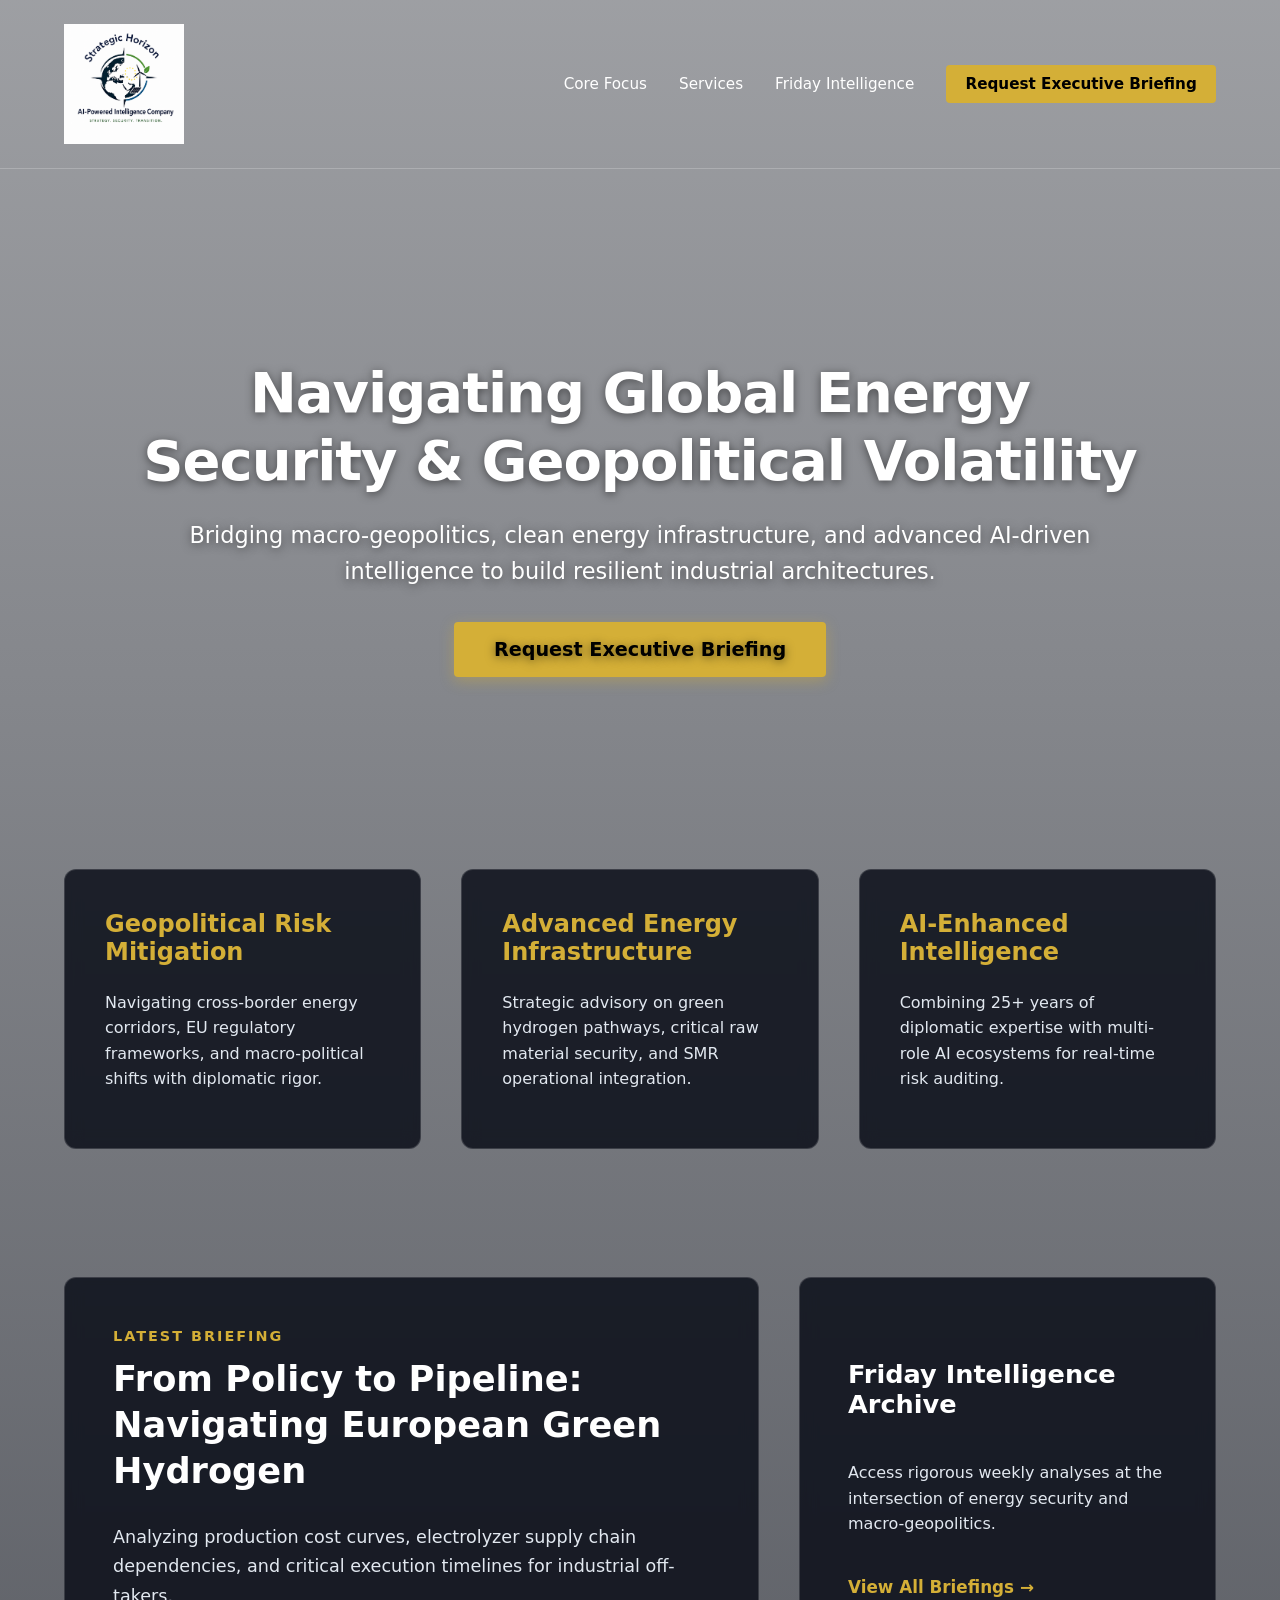
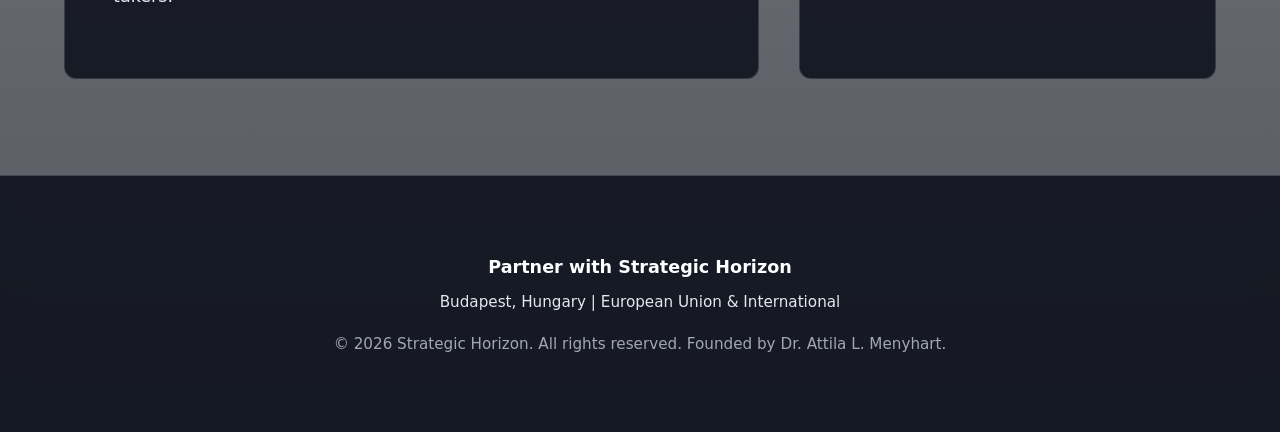
==== index.html @ 3c60060b "Update index.html" ====
<!DOCTYPE html>
<html lang="en">
<head>
    <meta charset="UTF-8">
    <meta name="viewport" content="width=device-width, initial-scale=1.0">
    <title>Strategic Horizon | Navigating Global Energy Security & Geopolitical Volatility</title>
    <link rel="stylesheet" href="src/styles/main.css">
    <style>
        /* A megbeszélt napfényes, hidrogén- és energiatermelő háttérkép */
        body {
            background: linear-gradient(rgba(11, 15, 25, 0.4), rgba(11, 15, 25, 0.7)), url('hero-bg.jpg') no-repeat center center fixed;
            background-size: cover;
            color: #ffffff;
            font-family: system-ui, -apple-system, BlinkMacSystemFont, 'Segoe UI', Roboto, sans-serif;
            margin: 0;
            padding: 0;
        }
        .horizon-card p {
             color: #e2e8f0;
        }
    </style>
</head>
<body>

    <!-- Header / Navigation -->
    <header style="display: flex; justify-content: space-between; align-items: center; padding: 1.5rem 4rem; border-bottom: 1px solid rgba(255,255,255,0.2);">
        <a href="index.html" style="display: flex; align-items: center; text-decoration: none;">
            <img src="Logo.png" alt="Strategic Horizon Logo" style="height: 120px; width: auto; object-fit: contain;">
        </a>
        <nav style="display: flex; gap: 2rem; align-items: center; font-size: 0.95rem; font-weight: 500;">
            <a href="#core-focus" style="color: #ffffff; text-decoration: none;">Core Focus</a>
            <a href="#services" style="color: #ffffff; text-decoration: none;">Services</a>
            <a href="#friday-intelligence" style="color: #ffffff; text-decoration: none;">Friday Intelligence</a>
            <a href="#contact" style="background: #d4af37; color: #000000; padding: 0.6rem 1.2rem; border-radius: 4px; font-weight: 600; text-decoration: none;">Request Executive Briefing</a>
        </nav>
    </header>

    <!-- Hero Section -->
    <section style="padding: 9rem 2rem; text-align: center; max-width: 1000px; margin: 0 auto; text-shadow: 0 2px 10px rgba(0,0,0,0.5);">
        <h1 style="font-size: 3.5rem; line-height: 1.2; margin-bottom: 1.5rem; font-weight: 700; letter-spacing: -1px;">
            Navigating Global Energy Security & Geopolitical Volatility
        </h1>
        <p style="font-size: 1.4rem; color: #ffffff; line-height: 1.6; margin-bottom: 3rem; font-weight: 400;">
            Bridging macro-geopolitics, clean energy infrastructure, and advanced AI-driven intelligence to build resilient industrial architectures.
        </p>
        <a href="#contact" style="background: #d4af37; color: #000000; padding: 1rem 2.5rem; border-radius: 4px; font-weight: 600; text-decoration: none; font-size: 1.2rem; box-shadow: 0 4px 14px rgba(212, 175, 55, 0.4);">Request Executive Briefing</a>
    </section>

    <!-- Core Competencies Services Grid -->
    <section id="services" style="display: grid; grid-template-columns: repeat(auto-fit, minmax(300px, 1fr)); gap: 2.5rem; max-width: 1300px; margin: 0 auto; padding: 4rem;">
        <div class="horizon-card" style="background: rgba(11, 15, 25, 0.85); border: 1px solid rgba(255,255,255,0.15); padding: 2.5rem; border-radius: 12px; backdrop-filter: blur(8px);">
            <h3 style="color: #d4af37; margin-top: 0; font-size: 1.5rem; font-weight: 700;">Geopolitical Risk Mitigation</h3>
            <p style="line-height: 1.6; font-size: 1rem;">Navigating cross-border energy corridors, EU regulatory frameworks, and macro-political shifts with diplomatic rigor.</p>
        </div>
        <div class="horizon-card" style="background: rgba(11, 15, 25, 0.85); border: 1px solid rgba(255,255,255,0.15); padding: 2.5rem; border-radius: 12px; backdrop-filter: blur(8px);">
            <h3 style="color: #d4af37; margin-top: 0; font-size: 1.5rem; font-weight: 700;">Advanced Energy Infrastructure</h3>
            <p style="line-height: 1.6; font-size: 1rem;">Strategic advisory on green hydrogen pathways, critical raw material security, and SMR operational integration.</p>
        </div>
        <div class="horizon-card" style="background: rgba(11, 15, 25, 0.85); border: 1px solid rgba(255,255,255,0.15); padding: 2.5rem; border-radius: 12px; backdrop-filter: blur(8px);">
            <h3 style="color: #d4af37; margin-top: 0; font-size: 1.5rem; font-weight: 700;">AI-Enhanced Intelligence</h3>
            <p style="line-height: 1.6; font-size: 1rem;">Combining 25+ years of diplomatic expertise with multi-role AI ecosystems for real-time risk auditing.</p>
        </div>
    </section>

    <!-- Friday Intelligence Section -->
    <section id="friday-intelligence" style="display: grid; grid-template-columns: 2.5fr 1.5fr; gap: 2.5rem; max-width: 1300px; margin: 4rem auto; padding: 0 4rem;">
        <div style="background: rgba(11, 15, 25, 0.85); border: 1px solid rgba(255,255,255,0.15); padding: 3rem; border-radius: 12px; backdrop-filter: blur(8px);">
            <span style="color: #d4af37; font-size: 0.9rem; text-transform: uppercase; letter-spacing: 2px; font-weight: 700;">Latest Briefing</span>
            <h2 style="margin-top: 0.7rem; font-size: 2.2rem; line-height: 1.3; font-weight: 700;">From Policy to Pipeline: Navigating European Green Hydrogen</h2>
            <p style="color: #e2e8f0; line-height: 1.7; font-size: 1.1rem;">Analyzing production cost curves, electrolyzer supply chain dependencies, and critical execution timelines for industrial off-takers.</p>
        </div>
        <div style="background: rgba(11, 15, 25, 0.85); border: 1px solid rgba(255,255,255,0.15); padding: 3rem; border-radius: 12px; backdrop-filter: blur(8px); display: flex; flex-direction: column; justify-content: center;">
            <h3 style="margin-top: 0; font-size: 1.6rem; font-weight: 700;">Friday Intelligence Archive</h3>
            <p style="color: #e2e8f0; font-size: 1rem; line-height: 1.6;">Access rigorous weekly analyses at the intersection of energy security and macro-geopolitics.</p>
            <a href="#" style="color: #d4af37; text-decoration: none; font-weight: 600; margin-top: 1.5rem; font-size: 1.05rem;">View All Briefings &rarr;</a>
        </div>
    </section>

    <!-- Footer -->
    <footer id="contact" style="border-top: 1px solid rgba(255,255,255,0.2); padding: 4rem; text-align: center; margin-top: 6rem; color: #ffffff; font-size: 0.95rem; backdrop-filter: blur(10px); background: rgba(11, 15, 25, 0.85);">
        <p style="margin-bottom: 0.5rem; color: #ffffff; font-weight: 600; font-size: 1.1rem;">Partner with Strategic Horizon</p>
        <p style="margin-bottom: 1.5rem; color: #e2e8f0;">Budapest, Hungary | European Union & International</p>
        <p style="color: #a1a7b3;">&copy; 2026 Strategic Horizon. All rights reserved. Founded by Dr. Attila L. Menyhart.</p>
    </footer>

</body>
</html>
---- src/styles/main.css ----
:root {
  --bg-primary: #0a0f1d;
  --text-primary: #f8fafc;
  --accent-gold: #d4af37;
  --card-bg: rgba(255, 255, 255, 0.03);
  --border-color: rgba(255, 255, 255, 0.1);
}

body {
  margin: 0;
  background-color: var(--bg-primary);
  color: var(--text-primary);
  font-family: -apple-system, BlinkMacSystemFont, "Segoe UI", Roboto, sans-serif;
}

.services-grid {
  display: grid;
  grid-template-columns: repeat(3, 1fr);
  gap: 2rem;
  max-width: 1200px;
  margin: 0 auto;
  padding: 4rem 2rem;
}

@media (max-width: 768px) {
  .services-grid {
    grid-template-columns: 1fr;
  }
}

.intelligence-grid {
  display: grid;
  grid-template-columns: 2fr 1fr;
  gap: 2.5rem;
  max-width: 1200px;
  margin: 0 auto;
  padding: 4rem 2rem;
}

@media (max-width: 1024px) {
  .intelligence-grid {
    grid-template-columns: 1fr;
  }
}

.horizon-card {
  background: var(--card-bg);
  border: 1px solid var(--border-color);
  border-radius: 6px;
  padding: 2rem;
  transition: border-color 0.3s ease;
}

.horizon-card:hover {
  border-color: var(--accent-gold);
}
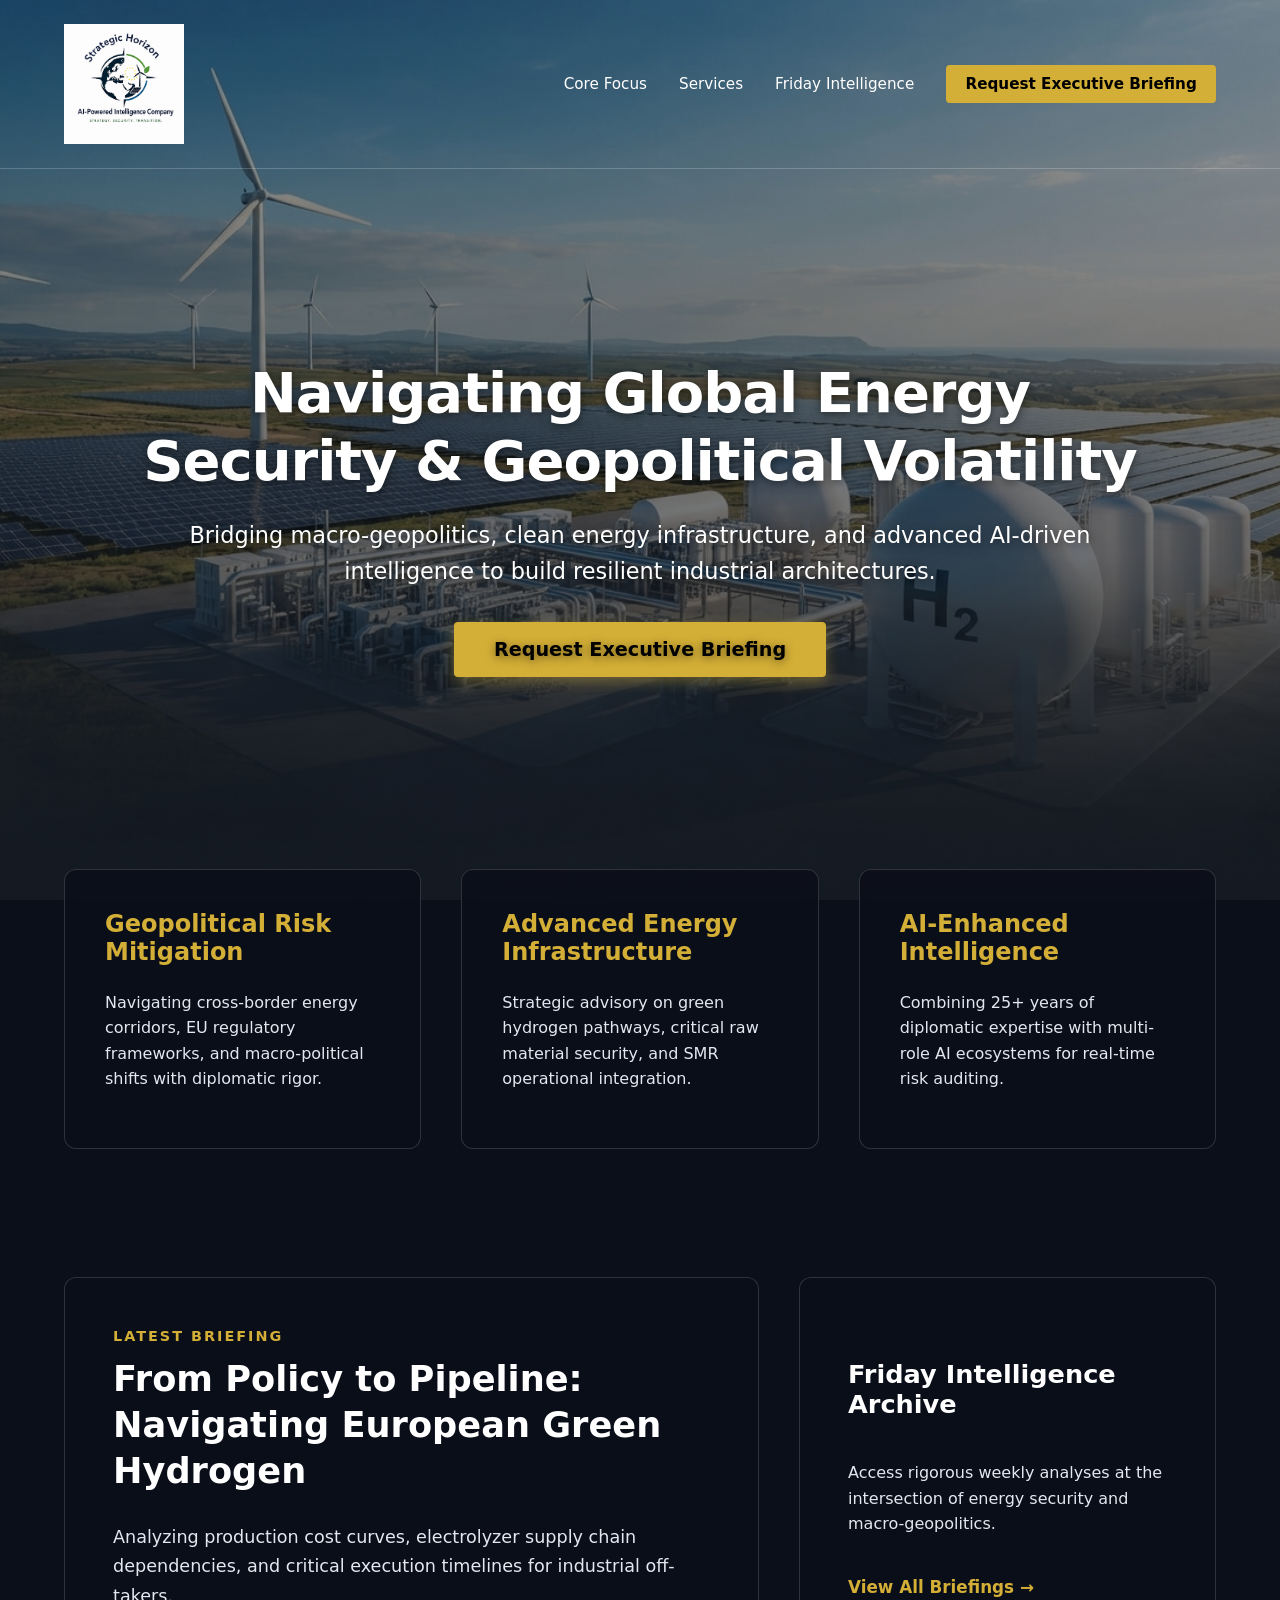
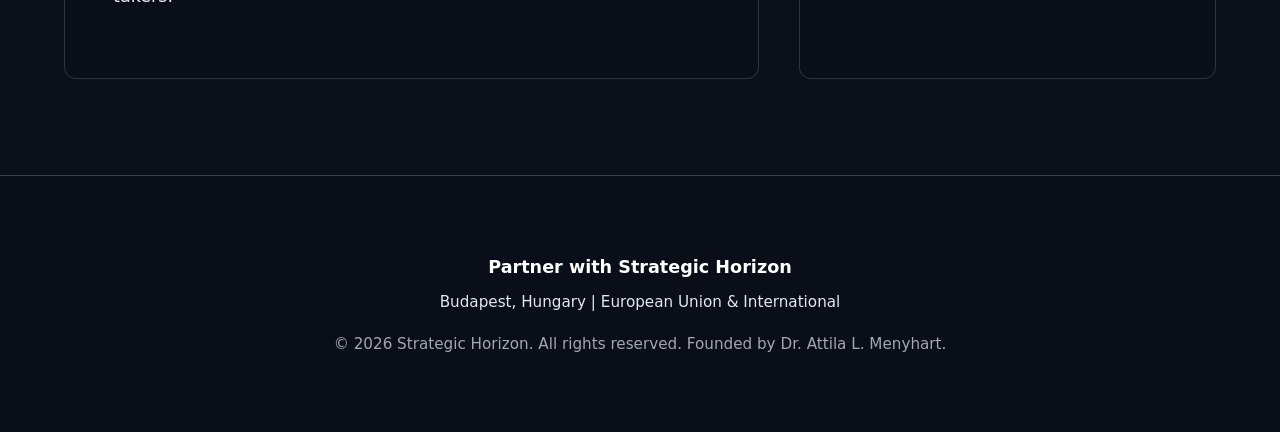
==== commit c8f46c22: "Update index.html" ====
--- a/index.html
+++ b/index.html
@@ -7,9 +7,13 @@
     <link rel="stylesheet" href="src/styles/main.css">
     <style>
         /* A megbeszélt napfényes, hidrogén- és energiatermelő háttérkép */
-        body {
-            background: linear-gradient(rgba(11, 15, 25, 0.4), rgba(11, 15, 25, 0.7)), url('hero-bg.jpg') no-repeat center center fixed;
+       body {
+            background-color: #0b0f19;
+            background-image: linear-gradient(rgba(11, 15, 25, 0.4), rgba(11, 15, 25, 0.7)), url('./hero-bg.png');
             background-size: cover;
+            background-position: center;
+            background-attachment: fixed;
+            background-repeat: no-repeat;
             color: #ffffff;
             font-family: system-ui, -apple-system, BlinkMacSystemFont, 'Segoe UI', Roboto, sans-serif;
             margin: 0;
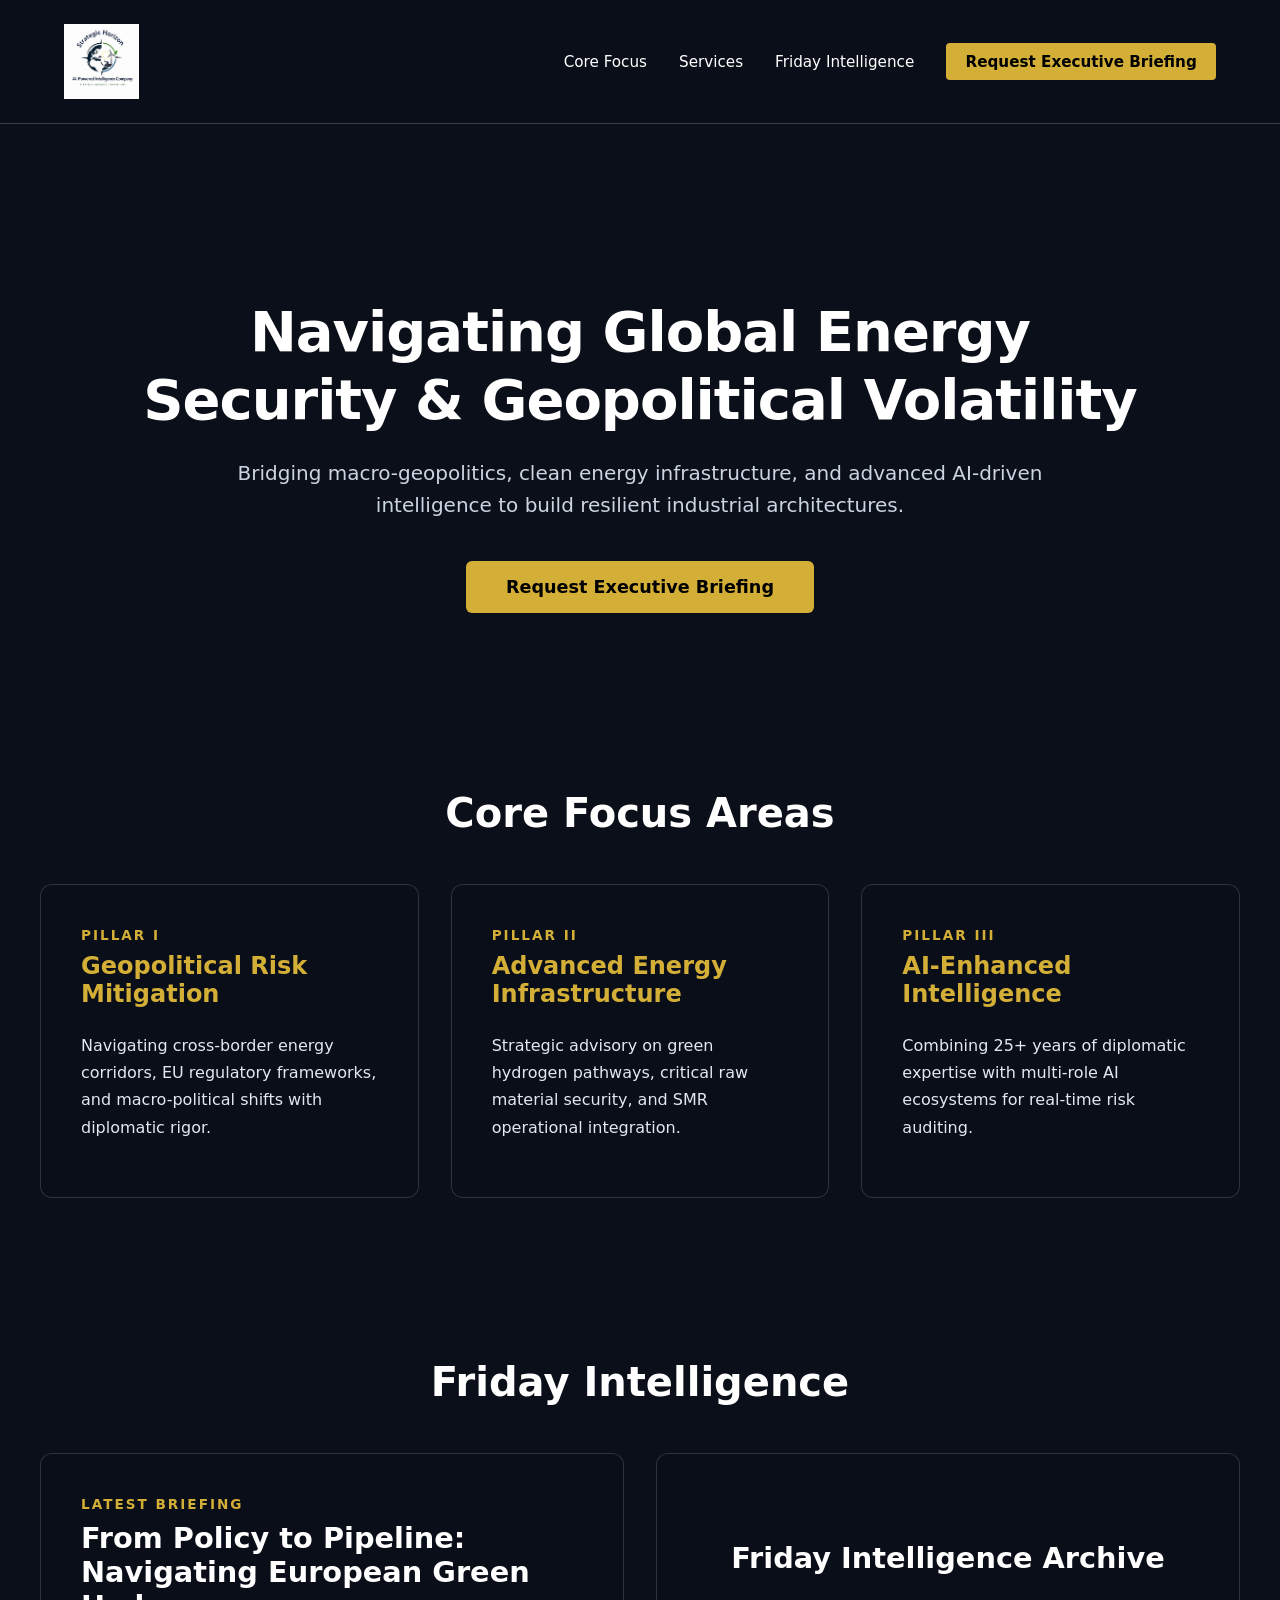
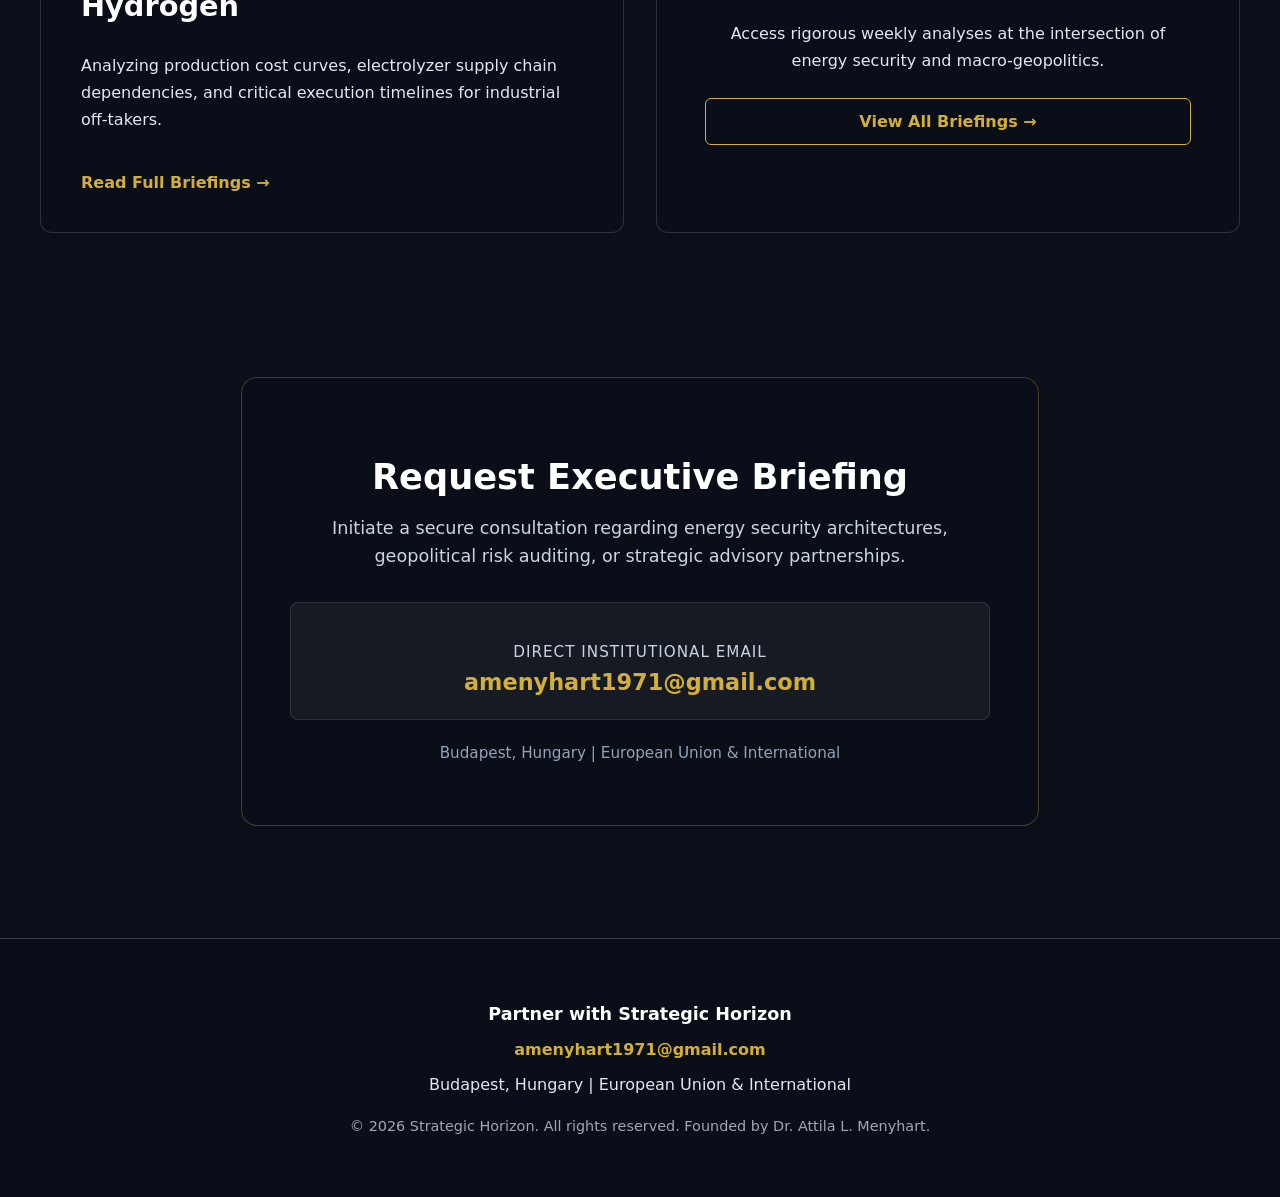
==== commit 1bc960d6: "Update index.html" ====
--- a/index.html
+++ b/index.html
@@ -3,13 +3,12 @@
 <head>
     <meta charset="UTF-8">
     <meta name="viewport" content="width=device-width, initial-scale=1.0">
-    <title>Strategic Horizon | Navigating Global Energy Security & Geopolitical Volatility</title>
+    <title>Strategic Horizon | AI-Powered Intelligence & Energy Security</title>
     <link rel="stylesheet" href="src/styles/main.css">
     <style>
-        /* A megbeszélt napfényes, hidrogén- és energiatermelő háttérkép */
-       body {
+        body {
             background-color: #0b0f19;
-            background-image: linear-gradient(rgba(11, 15, 25, 0.4), rgba(11, 15, 25, 0.7)), url('./hero-bg.png');
+            background-image: linear-gradient(rgba(11, 15, 25, 0.65), rgba(11, 15, 25, 0.85)), url('hero-bg.jpg');
             background-size: cover;
             background-position: center;
             background-attachment: fixed;
@@ -18,73 +17,135 @@
             font-family: system-ui, -apple-system, BlinkMacSystemFont, 'Segoe UI', Roboto, sans-serif;
             margin: 0;
             padding: 0;
+            scroll-behavior: smooth;
         }
-        .horizon-card p {
-             color: #e2e8f0;
+        .card {
+            background: rgba(11, 15, 25, 0.85);
+            border: 1px solid rgba(255,255,255,0.15);
+            padding: 2.5rem;
+            border-radius: 12px;
+            backdrop-filter: blur(8px);
+            transition: border-color 0.3s ease;
+        }
+        .card:hover {
+            border-color: rgba(212, 175, 55, 0.5);
+        }
+        .contact-box {
+            background: rgba(11, 15, 25, 0.9);
+            border: 1px solid rgba(212, 175, 55, 0.3);
+            padding: 3rem;
+            border-radius: 16px;
+            max-width: 700px;
+            margin: 0 auto;
+            text-align: center;
+            backdrop-filter: blur(10px);
         }
     </style>
 </head>
 <body>
 
     <!-- Header / Navigation -->
-    <header style="display: flex; justify-content: space-between; align-items: center; padding: 1.5rem 4rem; border-bottom: 1px solid rgba(255,255,255,0.2);">
+    <header style="display: flex; justify-content: space-between; align-items: center; padding: 1.5rem 4rem; border-bottom: 1px solid rgba(255,255,255,0.2); position: sticky; top: 0; background: rgba(11, 15, 25, 0.9); z-index: 1000; backdrop-filter: blur(10px);">
         <a href="index.html" style="display: flex; align-items: center; text-decoration: none;">
-            <img src="Logo.png" alt="Strategic Horizon Logo" style="height: 120px; width: auto; object-fit: contain;">
+            <img src="Logo.png" alt="Strategic Horizon Logo" style="height: 75px; width: auto; object-fit: contain;">
         </a>
         <nav style="display: flex; gap: 2rem; align-items: center; font-size: 0.95rem; font-weight: 500;">
             <a href="#core-focus" style="color: #ffffff; text-decoration: none;">Core Focus</a>
-            <a href="#services" style="color: #ffffff; text-decoration: none;">Services</a>
-            <a href="#friday-intelligence" style="color: #ffffff; text-decoration: none;">Friday Intelligence</a>
+            <a href="services.html" style="color: #ffffff; text-decoration: none;">Services</a>
+            <a href="friday-intelligence.html" style="color: #ffffff; text-decoration: none;">Friday Intelligence</a>
             <a href="#contact" style="background: #d4af37; color: #000000; padding: 0.6rem 1.2rem; border-radius: 4px; font-weight: 600; text-decoration: none;">Request Executive Briefing</a>
         </nav>
     </header>
 
     <!-- Hero Section -->
-    <section style="padding: 9rem 2rem; text-align: center; max-width: 1000px; margin: 0 auto; text-shadow: 0 2px 10px rgba(0,0,0,0.5);">
-        <h1 style="font-size: 3.5rem; line-height: 1.2; margin-bottom: 1.5rem; font-weight: 700; letter-spacing: -1px;">
+    <section style="padding: 8rem 2rem 5rem 2rem; text-align: center; max-width: 1000px; margin: 0 auto;">
+        <h1 style="font-size: 3.5rem; font-weight: 700; margin-bottom: 1.5rem; letter-spacing: -1px; line-height: 1.2;">
             Navigating Global Energy Security & Geopolitical Volatility
         </h1>
-        <p style="font-size: 1.4rem; color: #ffffff; line-height: 1.6; margin-bottom: 3rem; font-weight: 400;">
+        <p style="font-size: 1.25rem; color: #cbd5e1; line-height: 1.6; margin-bottom: 2.5rem; max-width: 850px; margin-left: auto; margin-right: auto;">
             Bridging macro-geopolitics, clean energy infrastructure, and advanced AI-driven intelligence to build resilient industrial architectures.
         </p>
-        <a href="#contact" style="background: #d4af37; color: #000000; padding: 1rem 2.5rem; border-radius: 4px; font-weight: 600; text-decoration: none; font-size: 1.2rem; box-shadow: 0 4px 14px rgba(212, 175, 55, 0.4);">Request Executive Briefing</a>
+        <a href="#contact" style="background: #d4af37; color: #000000; padding: 1rem 2.5rem; border-radius: 6px; font-weight: 700; text-decoration: none; font-size: 1.1rem; display: inline-block; transition: background 0.3s;">Request Executive Briefing</a>
     </section>
 
-    <!-- Core Competencies Services Grid -->
-    <section id="services" style="display: grid; grid-template-columns: repeat(auto-fit, minmax(300px, 1fr)); gap: 2.5rem; max-width: 1300px; margin: 0 auto; padding: 4rem;">
-        <div class="horizon-card" style="background: rgba(11, 15, 25, 0.85); border: 1px solid rgba(255,255,255,0.15); padding: 2.5rem; border-radius: 12px; backdrop-filter: blur(8px);">
-            <h3 style="color: #d4af37; margin-top: 0; font-size: 1.5rem; font-weight: 700;">Geopolitical Risk Mitigation</h3>
-            <p style="line-height: 1.6; font-size: 1rem;">Navigating cross-border energy corridors, EU regulatory frameworks, and macro-political shifts with diplomatic rigor.</p>
-        </div>
-        <div class="horizon-card" style="background: rgba(11, 15, 25, 0.85); border: 1px solid rgba(255,255,255,0.15); padding: 2.5rem; border-radius: 12px; backdrop-filter: blur(8px);">
-            <h3 style="color: #d4af37; margin-top: 0; font-size: 1.5rem; font-weight: 700;">Advanced Energy Infrastructure</h3>
-            <p style="line-height: 1.6; font-size: 1rem;">Strategic advisory on green hydrogen pathways, critical raw material security, and SMR operational integration.</p>
-        </div>
-        <div class="horizon-card" style="background: rgba(11, 15, 25, 0.85); border: 1px solid rgba(255,255,255,0.15); padding: 2.5rem; border-radius: 12px; backdrop-filter: blur(8px);">
-            <h3 style="color: #d4af37; margin-top: 0; font-size: 1.5rem; font-weight: 700;">AI-Enhanced Intelligence</h3>
-            <p style="line-height: 1.6; font-size: 1rem;">Combining 25+ years of diplomatic expertise with multi-role AI ecosystems for real-time risk auditing.</p>
+    <!-- Core Focus Section -->
+    <section id="core-focus" style="max-width: 1200px; margin: 0 auto; padding: 4rem 2rem;">
+        <h2 style="text-align: center; font-size: 2.5rem; margin-bottom: 3rem; color: #ffffff;">Core Focus Areas</h2>
+        <div style="display: grid; grid-template-columns: repeat(auto-fit, minmax(320px, 1fr)); gap: 2rem;">
+            
+            <div class="card">
+                <span style="color: #d4af37; font-size: 0.85rem; text-transform: uppercase; letter-spacing: 2px; font-weight: 700;">Pillar I</span>
+                <h3 style="color: #d4af37; font-size: 1.5rem; margin-top: 0.5rem;">Geopolitical Risk Mitigation</h3>
+                <p style="color: #e2e8f0; line-height: 1.7; margin-top: 1rem;">
+                    Navigating cross-border energy corridors, EU regulatory frameworks, and macro-political shifts with diplomatic rigor.
+                </p>
+            </div>
+
+            <div class="card">
+                <span style="color: #d4af37; font-size: 0.85rem; text-transform: uppercase; letter-spacing: 2px; font-weight: 700;">Pillar II</span>
+                <h3 style="color: #d4af37; font-size: 1.5rem; margin-top: 0.5rem;">Advanced Energy Infrastructure</h3>
+                <p style="color: #e2e8f0; line-height: 1.7; margin-top: 1rem;">
+                    Strategic advisory on green hydrogen pathways, critical raw material security, and SMR operational integration.
+                </p>
+            </div>
+
+            <div class="card">
+                <span style="color: #d4af37; font-size: 0.85rem; text-transform: uppercase; letter-spacing: 2px; font-weight: 700;">Pillar III</span>
+                <h3 style="color: #d4af37; font-size: 1.5rem; margin-top: 0.5rem;">AI-Enhanced Intelligence</h3>
+                <p style="color: #e2e8f0; line-height: 1.7; margin-top: 1rem;">
+                    Combining 25+ years of diplomatic expertise with multi-role AI ecosystems for real-time risk auditing.
+                </p>
+            </div>
+
         </div>
     </section>
 
-    <!-- Friday Intelligence Section -->
-    <section id="friday-intelligence" style="display: grid; grid-template-columns: 2.5fr 1.5fr; gap: 2.5rem; max-width: 1300px; margin: 4rem auto; padding: 0 4rem;">
-        <div style="background: rgba(11, 15, 25, 0.85); border: 1px solid rgba(255,255,255,0.15); padding: 3rem; border-radius: 12px; backdrop-filter: blur(8px);">
-            <span style="color: #d4af37; font-size: 0.9rem; text-transform: uppercase; letter-spacing: 2px; font-weight: 700;">Latest Briefing</span>
-            <h2 style="margin-top: 0.7rem; font-size: 2.2rem; line-height: 1.3; font-weight: 700;">From Policy to Pipeline: Navigating European Green Hydrogen</h2>
-            <p style="color: #e2e8f0; line-height: 1.7; font-size: 1.1rem;">Analyzing production cost curves, electrolyzer supply chain dependencies, and critical execution timelines for industrial off-takers.</p>
+    <!-- Friday Intelligence Teaser -->
+    <section id="friday-intelligence" style="max-width: 1200px; margin: 0 auto; padding: 4rem 2rem;">
+        <h2 style="text-align: center; font-size: 2.5rem; margin-bottom: 3rem; color: #ffffff;">Friday Intelligence</h2>
+        <div style="display: grid; grid-template-columns: repeat(auto-fit, minmax(450px, 1fr)); gap: 2rem;">
+            
+            <div class="card">
+                <span style="color: #d4af37; font-size: 0.85rem; text-transform: uppercase; letter-spacing: 2px; font-weight: 700;">Latest Briefing</span>
+                <h3 style="color: #ffffff; font-size: 1.8rem; margin-top: 0.5rem;">From Policy to Pipeline: Navigating European Green Hydrogen</h3>
+                <p style="color: #e2e8f0; line-height: 1.7; margin-top: 1rem;">
+                    Analyzing production cost curves, electrolyzer supply chain dependencies, and critical execution timelines for industrial off-takers.
+                </p>
+                <a href="friday-intelligence.html" style="color: #d4af37; text-decoration: none; font-weight: 600; display: inline-block; margin-top: 1.5rem;">Read Full Briefings &rarr;</a>
+            </div>
+
+            <div class="card" style="display: flex; flex-direction: column; justify-content: center; text-align: center; padding: 3rem;">
+                <h3 style="color: #ffffff; font-size: 1.8rem; margin-top: 0;">Friday Intelligence Archive</h3>
+                <p style="color: #e2e8f0; line-height: 1.7; margin-top: 1rem; margin-bottom: 1.5rem;">
+                    Access rigorous weekly analyses at the intersection of energy security and macro-geopolitics.
+                </p>
+                <a href="friday-intelligence.html" style="background: transparent; border: 1px solid #d4af37; color: #d4af37; padding: 0.8rem 1.5rem; border-radius: 6px; font-weight: 600; text-decoration: none; display: inline-block; transition: all 0.3s;">View All Briefings &rarr;</a>
+            </div>
+
         </div>
-        <div style="background: rgba(11, 15, 25, 0.85); border: 1px solid rgba(255,255,255,0.15); padding: 3rem; border-radius: 12px; backdrop-filter: blur(8px); display: flex; flex-direction: column; justify-content: center;">
-            <h3 style="margin-top: 0; font-size: 1.6rem; font-weight: 700;">Friday Intelligence Archive</h3>
-            <p style="color: #e2e8f0; font-size: 1rem; line-height: 1.6;">Access rigorous weekly analyses at the intersection of energy security and macro-geopolitics.</p>
-            <a href="#" style="color: #d4af37; text-decoration: none; font-weight: 600; margin-top: 1.5rem; font-size: 1.05rem;">View All Briefings &rarr;</a>
+    </section>
+
+    <!-- Contact Section -->
+    <section id="contact" style="max-width: 1200px; margin: 0 auto; padding: 5rem 2rem 7rem 2rem;">
+        <div class="contact-box">
+            <h2 style="color: #ffffff; font-size: 2.2rem; margin-bottom: 1rem;">Request Executive Briefing</h2>
+            <p style="color: #cbd5e1; font-size: 1.1rem; line-height: 1.6; margin-bottom: 2rem;">
+                Initiate a secure consultation regarding energy security architectures, geopolitical risk auditing, or strategic advisory partnerships.
+            </p>
+            <div style="background: rgba(255,255,255,0.05); padding: 1.5rem; border-radius: 8px; border: 1px solid rgba(255,255,255,0.1);">
+                <p style="color: #cbd5e1; margin-bottom: 0.5rem; font-size: 0.95rem; text-transform: uppercase; letter-spacing: 1px;">Direct Institutional Email</p>
+                <a href="mailto:amenyhart1971@gmail.com" style="color: #d4af37; font-size: 1.4rem; font-weight: 700; text-decoration: none;">amenyhart1971@gmail.com</a>
+            </div>
+            <p style="color: #94a3b8; margin-top: 1.5rem; font-size: 0.95rem;">Budapest, Hungary | European Union & International</p>
         </div>
     </section>
 
     <!-- Footer -->
-    <footer id="contact" style="border-top: 1px solid rgba(255,255,255,0.2); padding: 4rem; text-align: center; margin-top: 6rem; color: #ffffff; font-size: 0.95rem; backdrop-filter: blur(10px); background: rgba(11, 15, 25, 0.85);">
+    <footer style="border-top: 1px solid rgba(255,255,255,0.2); padding: 3rem 2rem; text-align: center; background: rgba(11, 15, 25, 0.9);">
         <p style="margin-bottom: 0.5rem; color: #ffffff; font-weight: 600; font-size: 1.1rem;">Partner with Strategic Horizon</p>
+        <p style="margin-bottom: 0.5rem;"><a href="mailto:amenyhart1971@gmail.com" style="color: #d4af37; text-decoration: none; font-weight: 600;">amenyhart1971@gmail.com</a></p>
         <p style="margin-bottom: 1.5rem; color: #e2e8f0;">Budapest, Hungary | European Union & International</p>
-        <p style="color: #a1a7b3;">&copy; 2026 Strategic Horizon. All rights reserved. Founded by Dr. Attila L. Menyhart.</p>
+        <p style="color: #a1a7b3; font-size: 0.9rem;">&copy; 2026 Strategic Horizon. All rights reserved. Founded by Dr. Attila L. Menyhart.</p>
     </footer>
 
 </body>
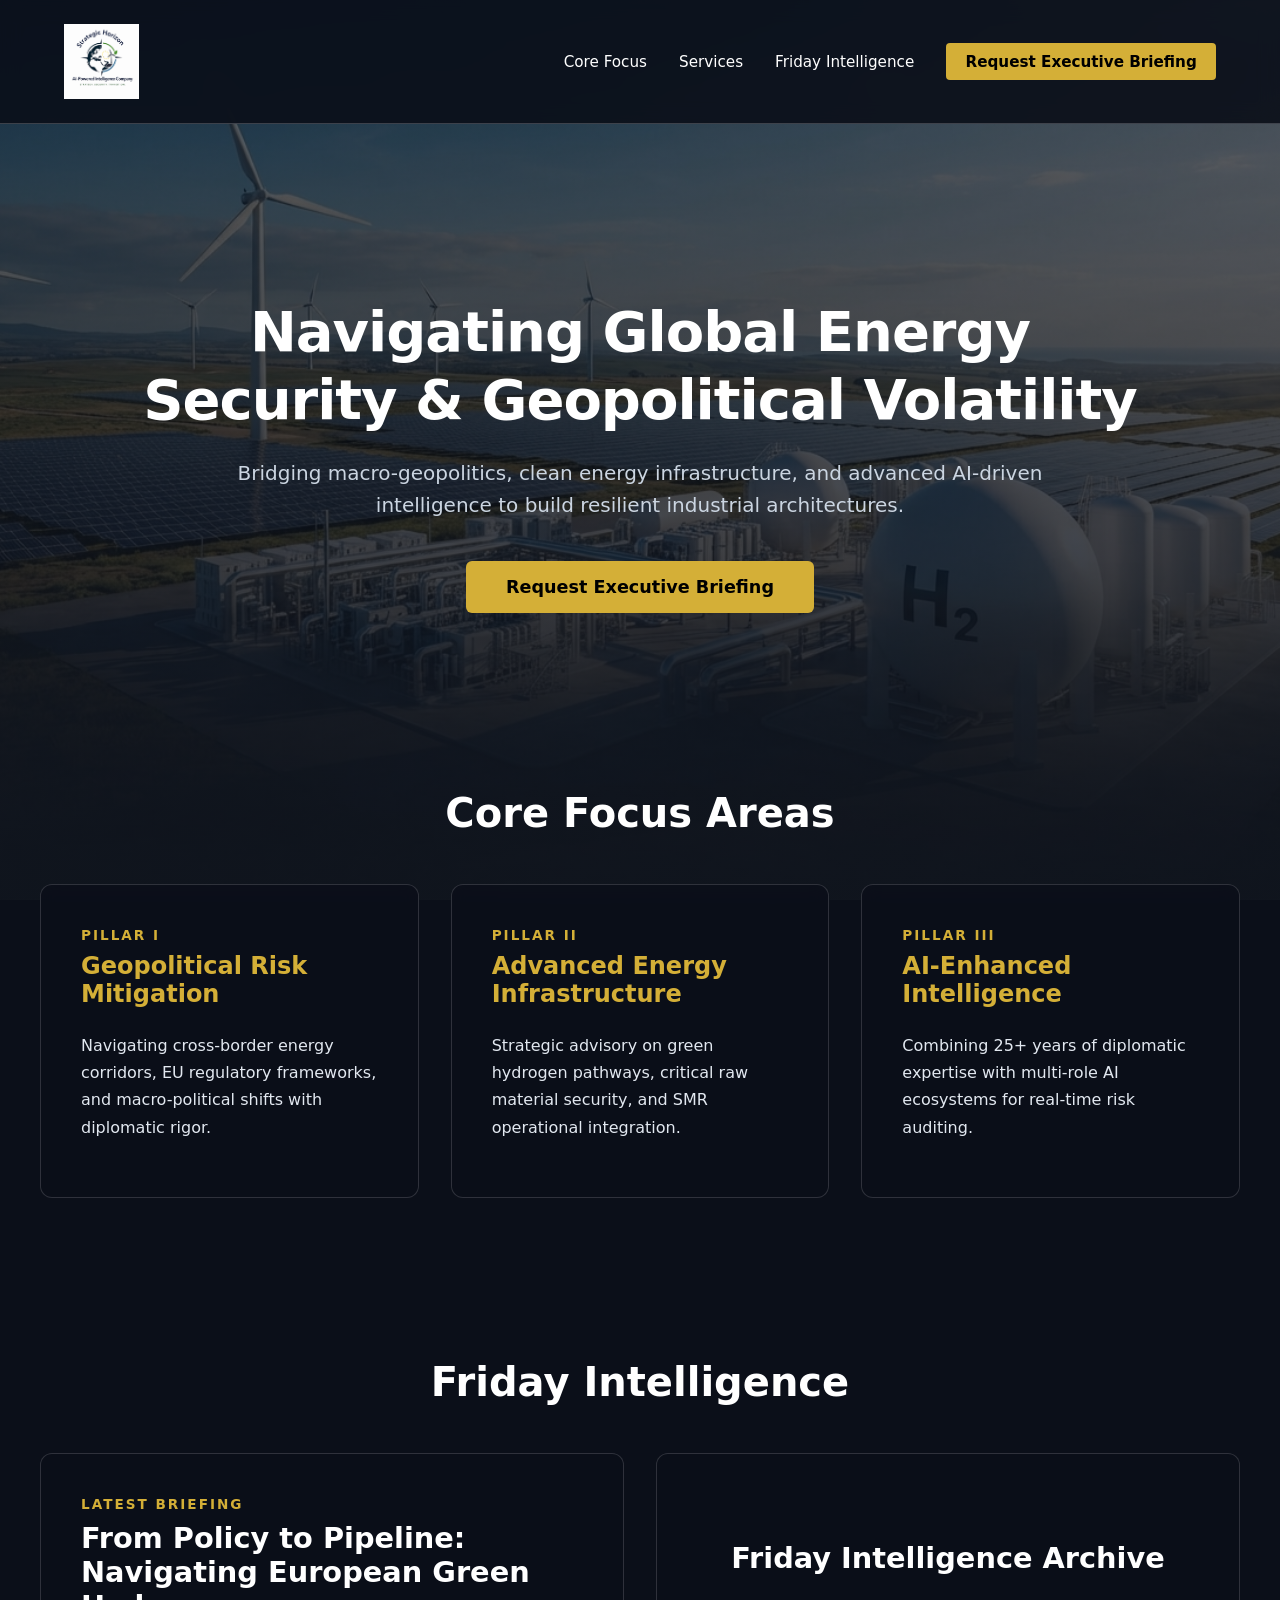
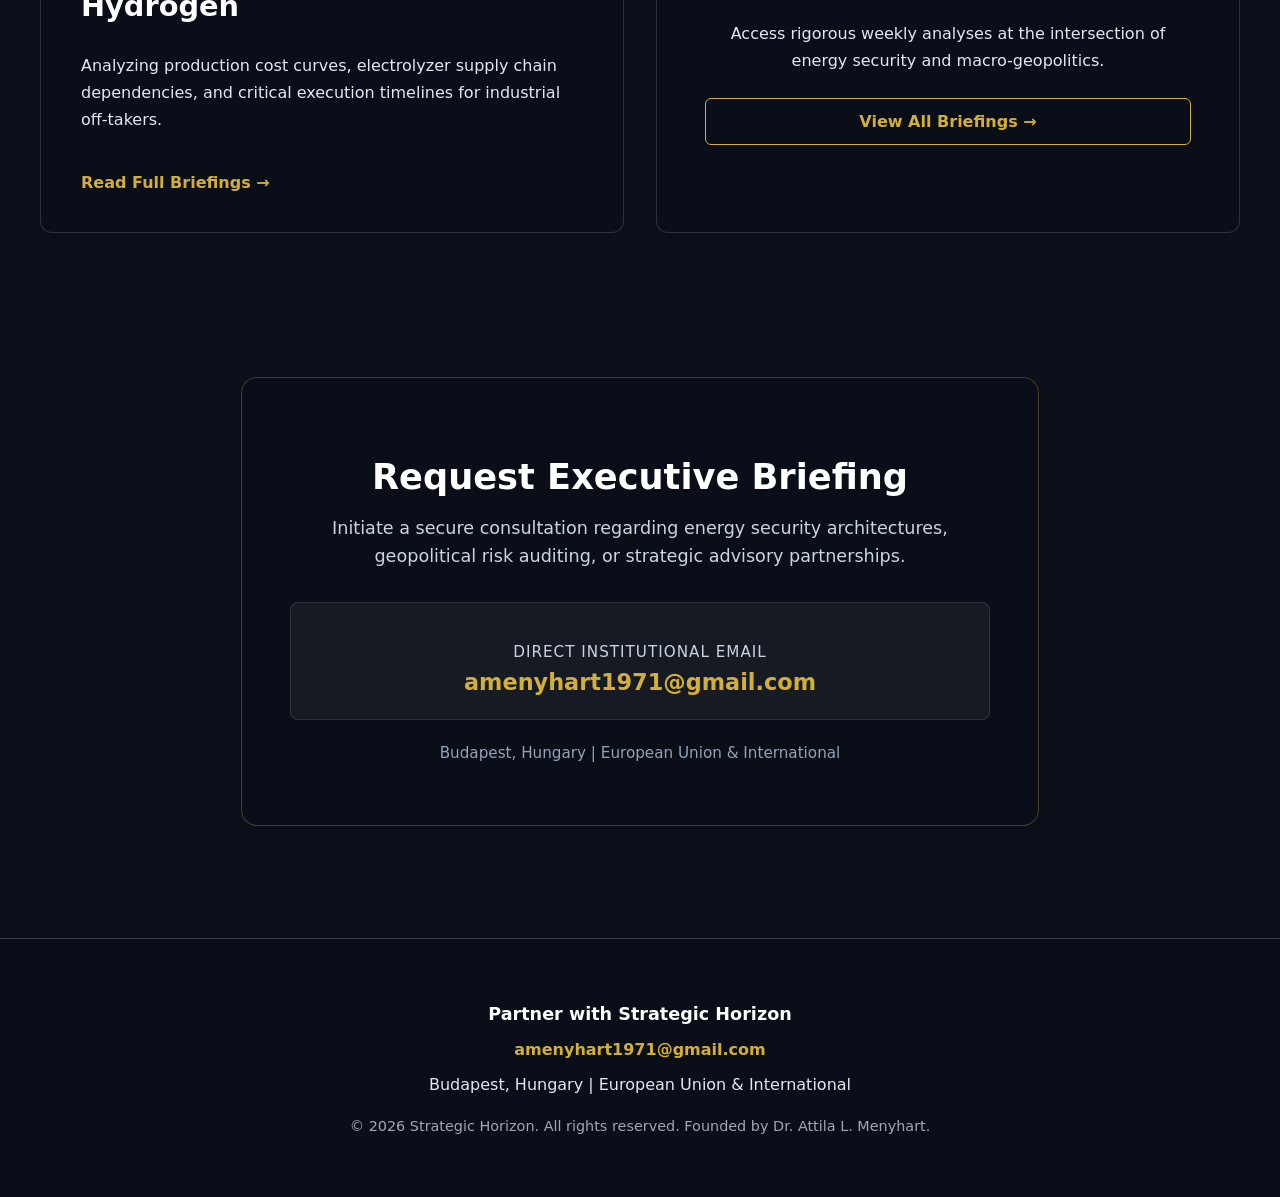
==== commit c830a13c: "Update index.html" ====
--- a/index.html
+++ b/index.html
@@ -8,7 +8,7 @@
     <style>
         body {
             background-color: #0b0f19;
-            background-image: linear-gradient(rgba(11, 15, 25, 0.65), rgba(11, 15, 25, 0.85)), url('hero-bg.jpg');
+            background-image: linear-gradient(rgba(11, 15, 25, 0.65), rgba(11, 15, 25, 0.85)), url('hero-bg.png');
             background-size: cover;
             background-position: center;
             background-attachment: fixed;
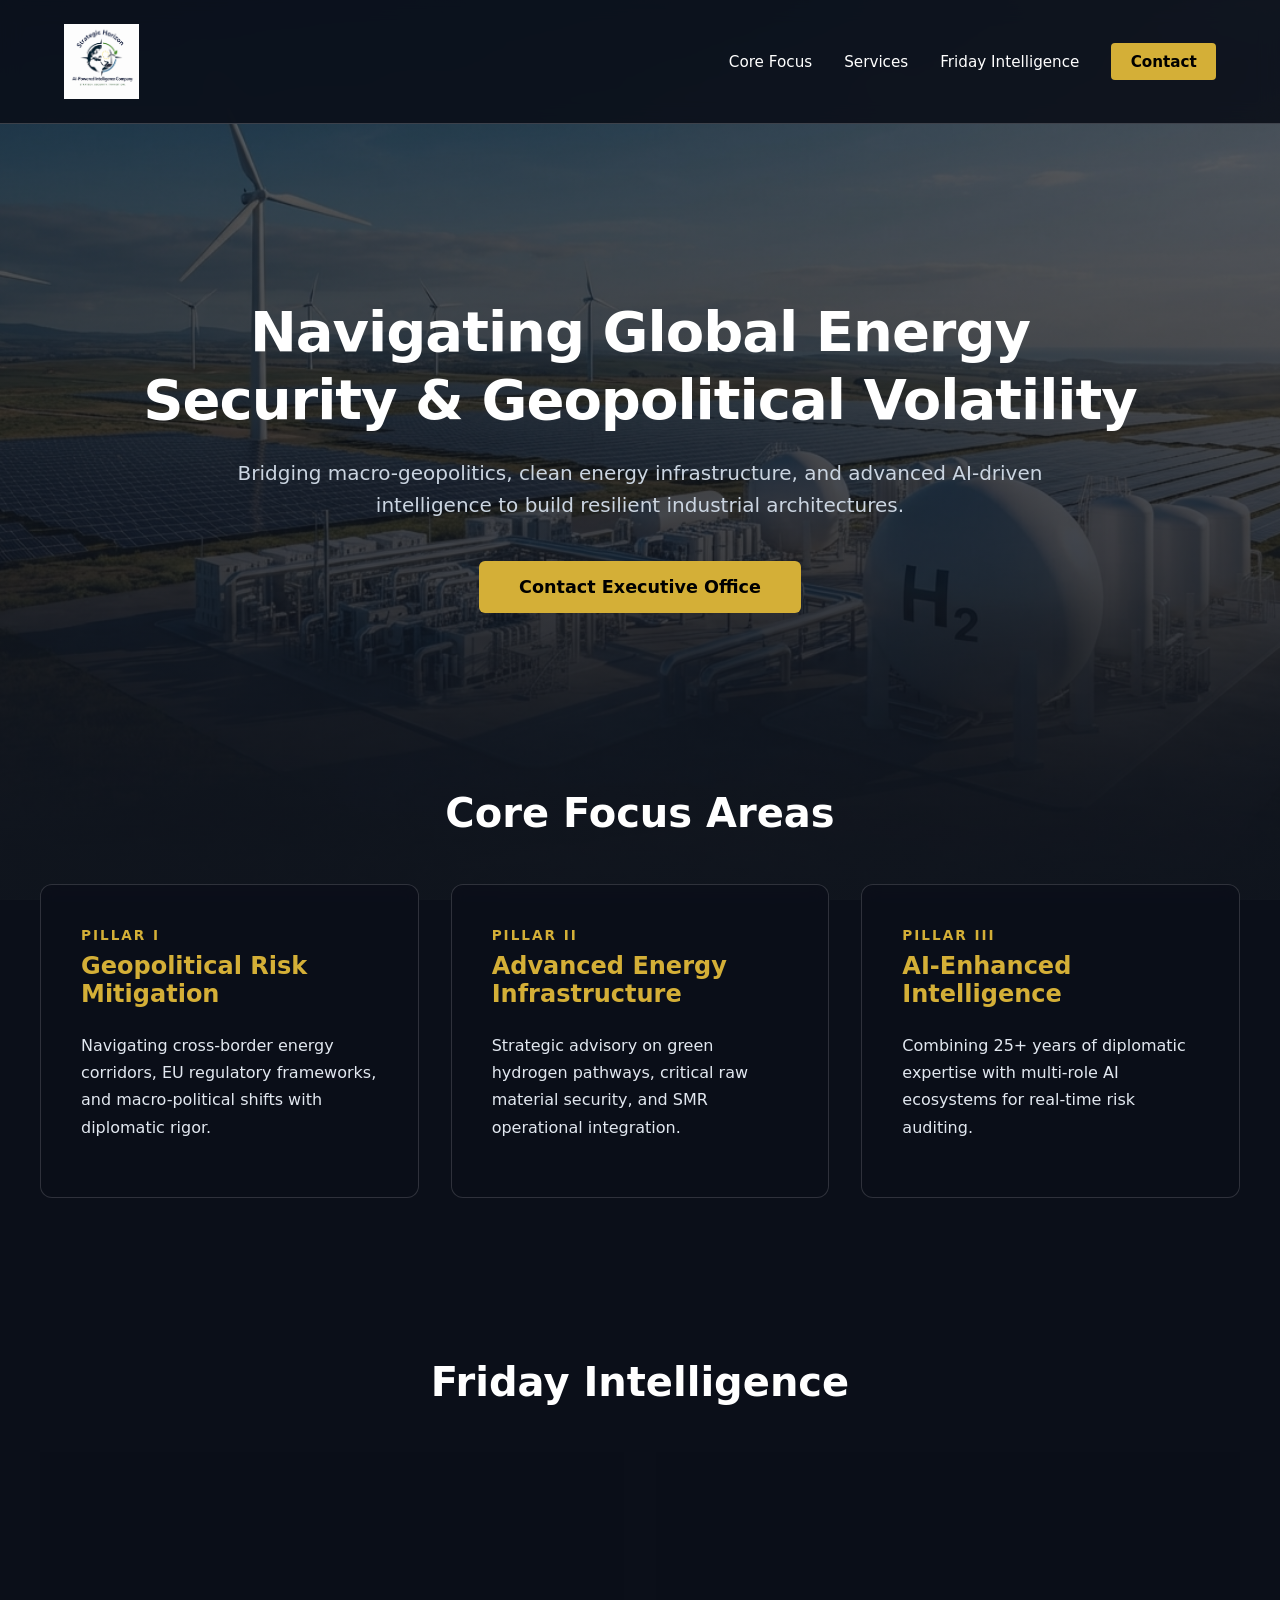
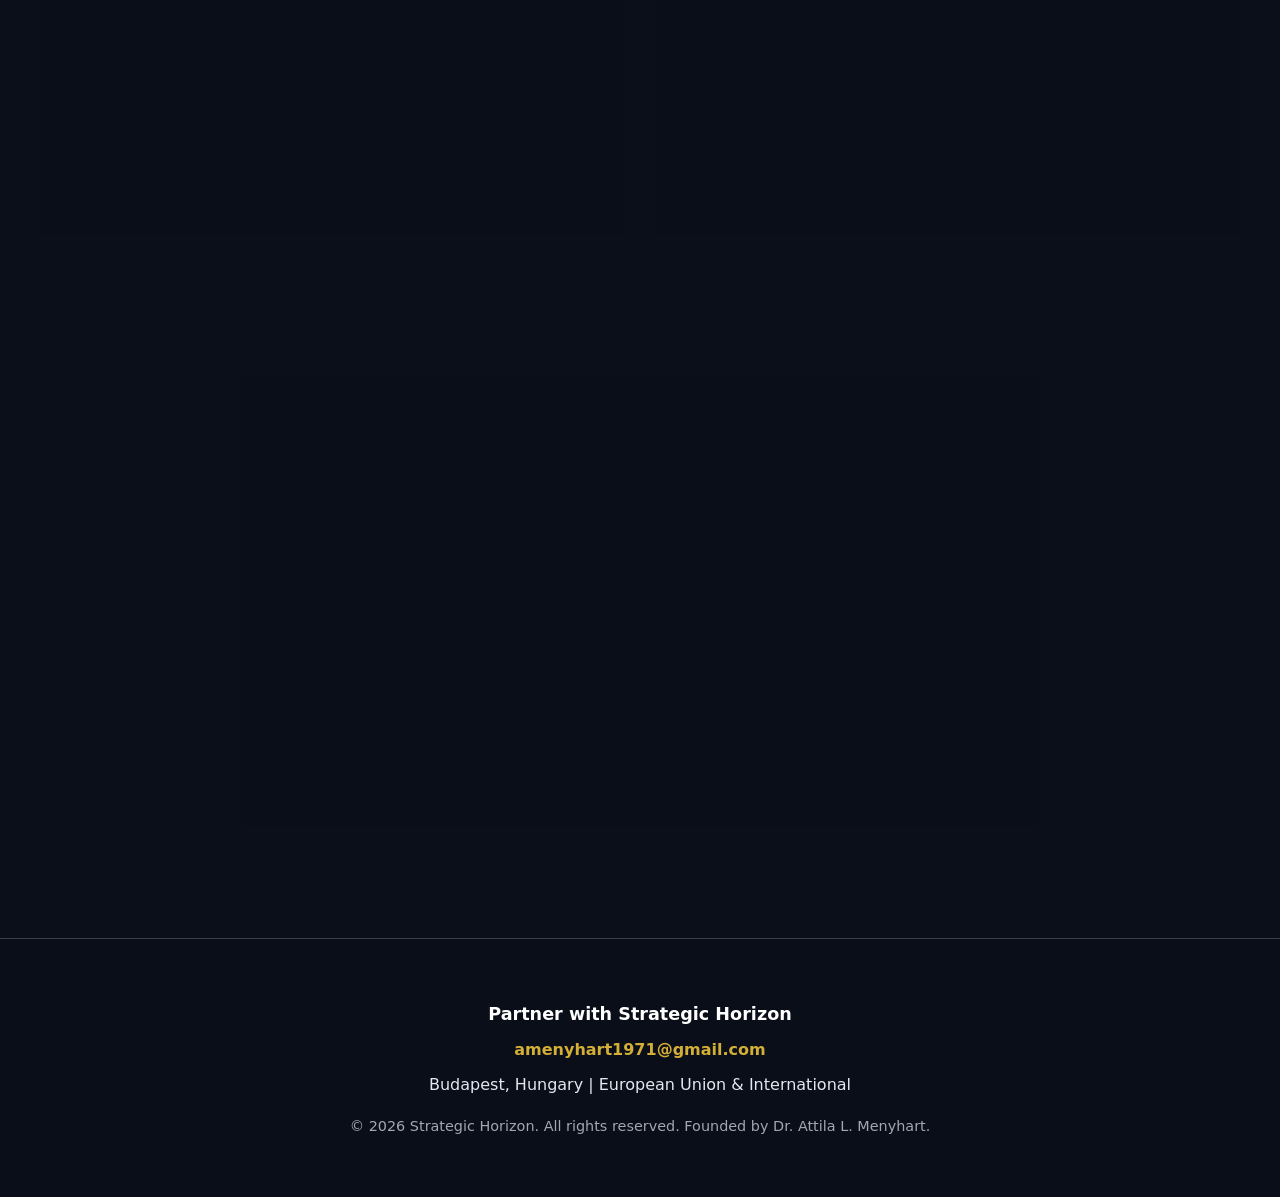
==== commit 79124b75: "Update index.html" ====
--- a/index.html
+++ b/index.html
@@ -53,7 +53,7 @@
             <a href="#core-focus" style="color: #ffffff; text-decoration: none;">Core Focus</a>
             <a href="services.html" style="color: #ffffff; text-decoration: none;">Services</a>
             <a href="friday-intelligence.html" style="color: #ffffff; text-decoration: none;">Friday Intelligence</a>
-            <a href="#contact" style="background: #d4af37; color: #000000; padding: 0.6rem 1.2rem; border-radius: 4px; font-weight: 600; text-decoration: none;">Request Executive Briefing</a>
+            <a href="#contact" style="background: #d4af37; color: #000000; padding: 0.6rem 1.2rem; border-radius: 4px; font-weight: 600; text-decoration: none;">Contact</a>
         </nav>
     </header>
 
@@ -65,7 +65,7 @@
         <p style="font-size: 1.25rem; color: #cbd5e1; line-height: 1.6; margin-bottom: 2.5rem; max-width: 850px; margin-left: auto; margin-right: auto;">
             Bridging macro-geopolitics, clean energy infrastructure, and advanced AI-driven intelligence to build resilient industrial architectures.
         </p>
-        <a href="#contact" style="background: #d4af37; color: #000000; padding: 1rem 2.5rem; border-radius: 6px; font-weight: 700; text-decoration: none; font-size: 1.1rem; display: inline-block; transition: background 0.3s;">Request Executive Briefing</a>
+        <a href="#contact" style="background: #d4af37; color: #000000; padding: 1rem 2.5rem; border-radius: 6px; font-weight: 700; text-decoration: none; font-size: 1.1rem; display: inline-block; transition: background 0.3s;">Contact Executive Office</a>
     </section>
 
     <!-- Core Focus Section -->
@@ -128,7 +128,7 @@
     <!-- Contact Section -->
     <section id="contact" style="max-width: 1200px; margin: 0 auto; padding: 5rem 2rem 7rem 2rem;">
         <div class="contact-box">
-            <h2 style="color: #ffffff; font-size: 2.2rem; margin-bottom: 1rem;">Request Executive Briefing</h2>
+            <h2 style="color: #ffffff; font-size: 2.2rem; margin-bottom: 1rem;">Contact</h2>
             <p style="color: #cbd5e1; font-size: 1.1rem; line-height: 1.6; margin-bottom: 2rem;">
                 Initiate a secure consultation regarding energy security architectures, geopolitical risk auditing, or strategic advisory partnerships.
             </p>
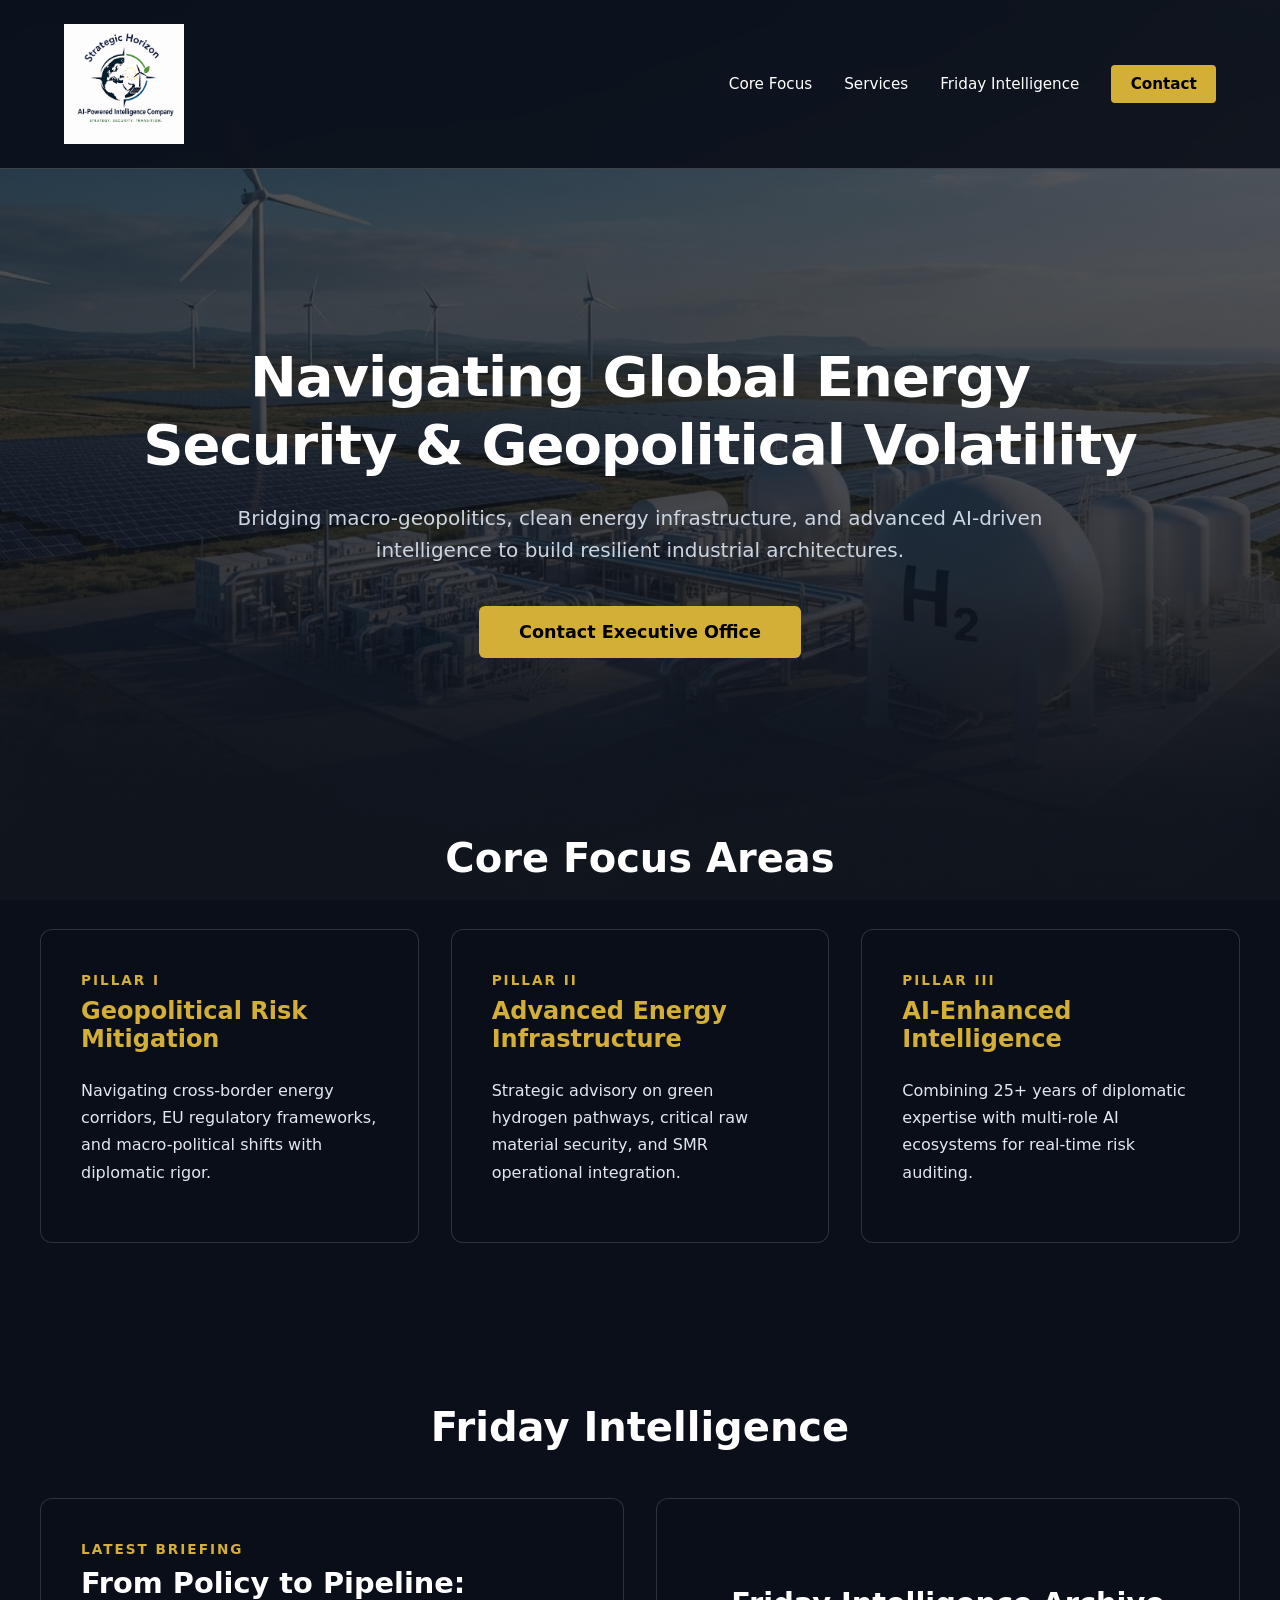
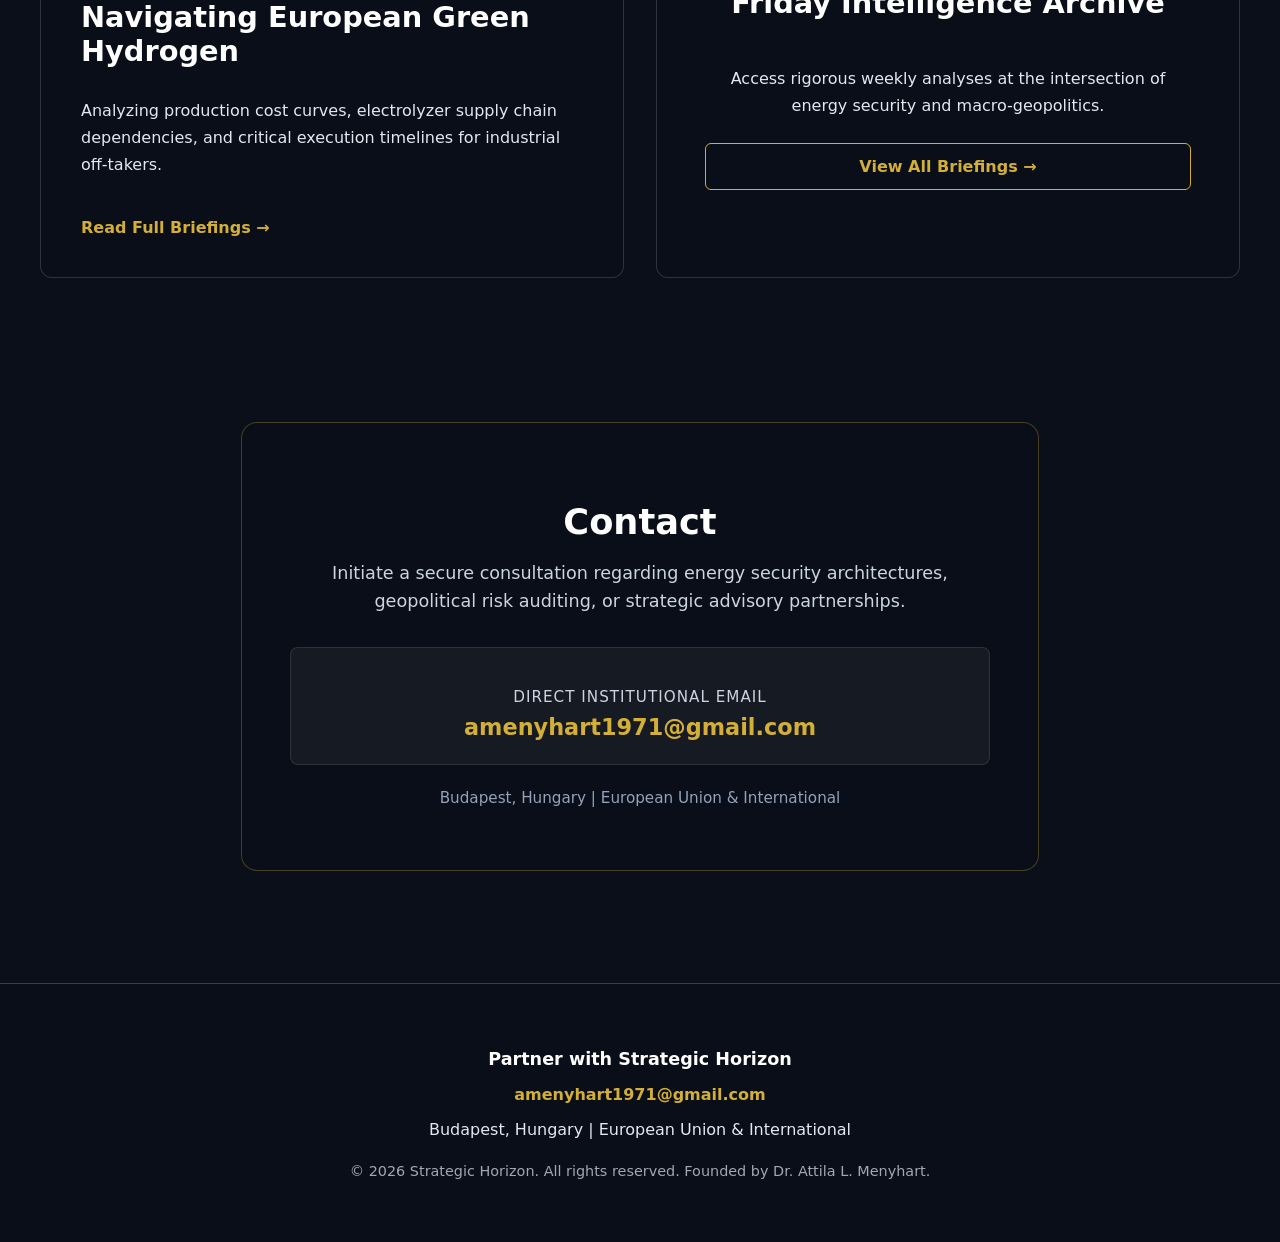
==== commit 4d75d5ba: "Update index.html" ====
--- a/index.html
+++ b/index.html
@@ -47,7 +47,7 @@
     <!-- Header / Navigation -->
     <header style="display: flex; justify-content: space-between; align-items: center; padding: 1.5rem 4rem; border-bottom: 1px solid rgba(255,255,255,0.2); position: sticky; top: 0; background: rgba(11, 15, 25, 0.9); z-index: 1000; backdrop-filter: blur(10px);">
         <a href="index.html" style="display: flex; align-items: center; text-decoration: none;">
-            <img src="Logo.png" alt="Strategic Horizon Logo" style="height: 75px; width: auto; object-fit: contain;">
+            <img src="Logo.png" alt="Strategic Horizon Logo" style="height: 120px; width: auto; object-fit: contain;">
         </a>
         <nav style="display: flex; gap: 2rem; align-items: center; font-size: 0.95rem; font-weight: 500;">
             <a href="#core-focus" style="color: #ffffff; text-decoration: none;">Core Focus</a>
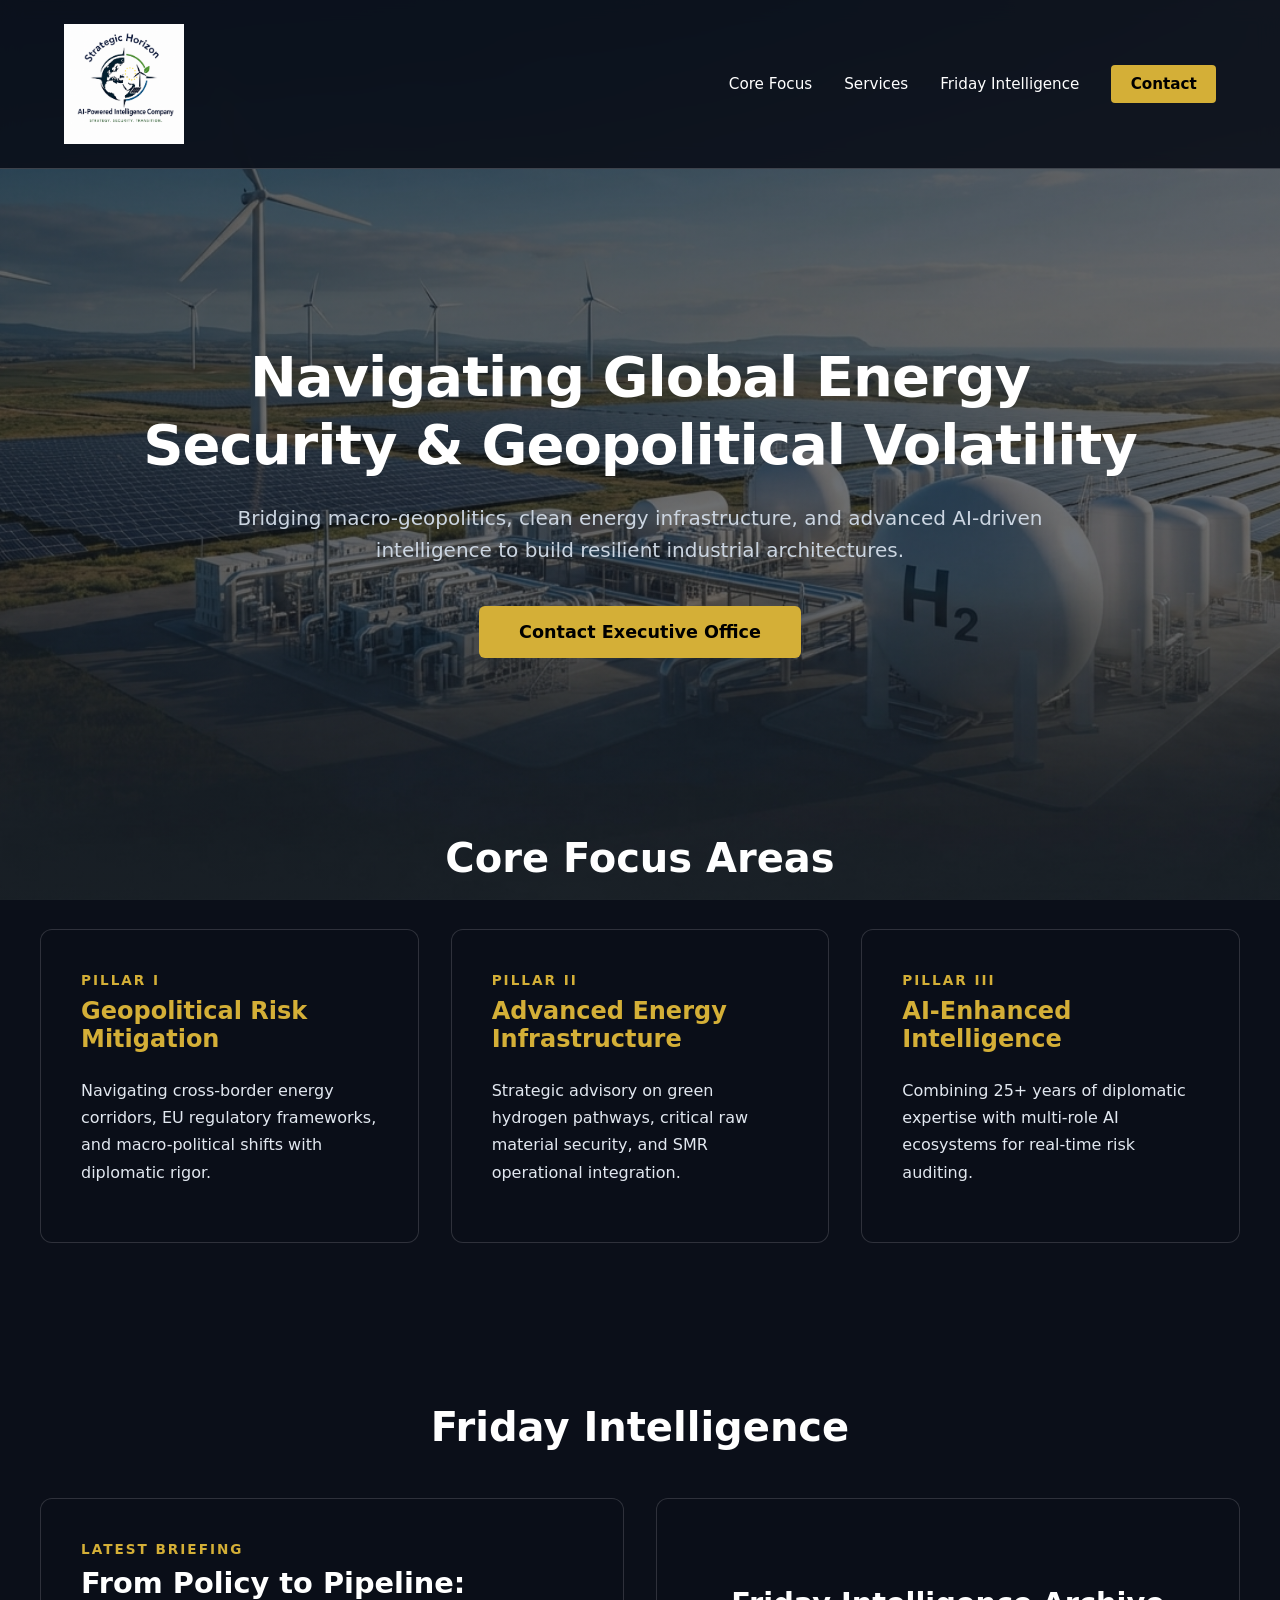
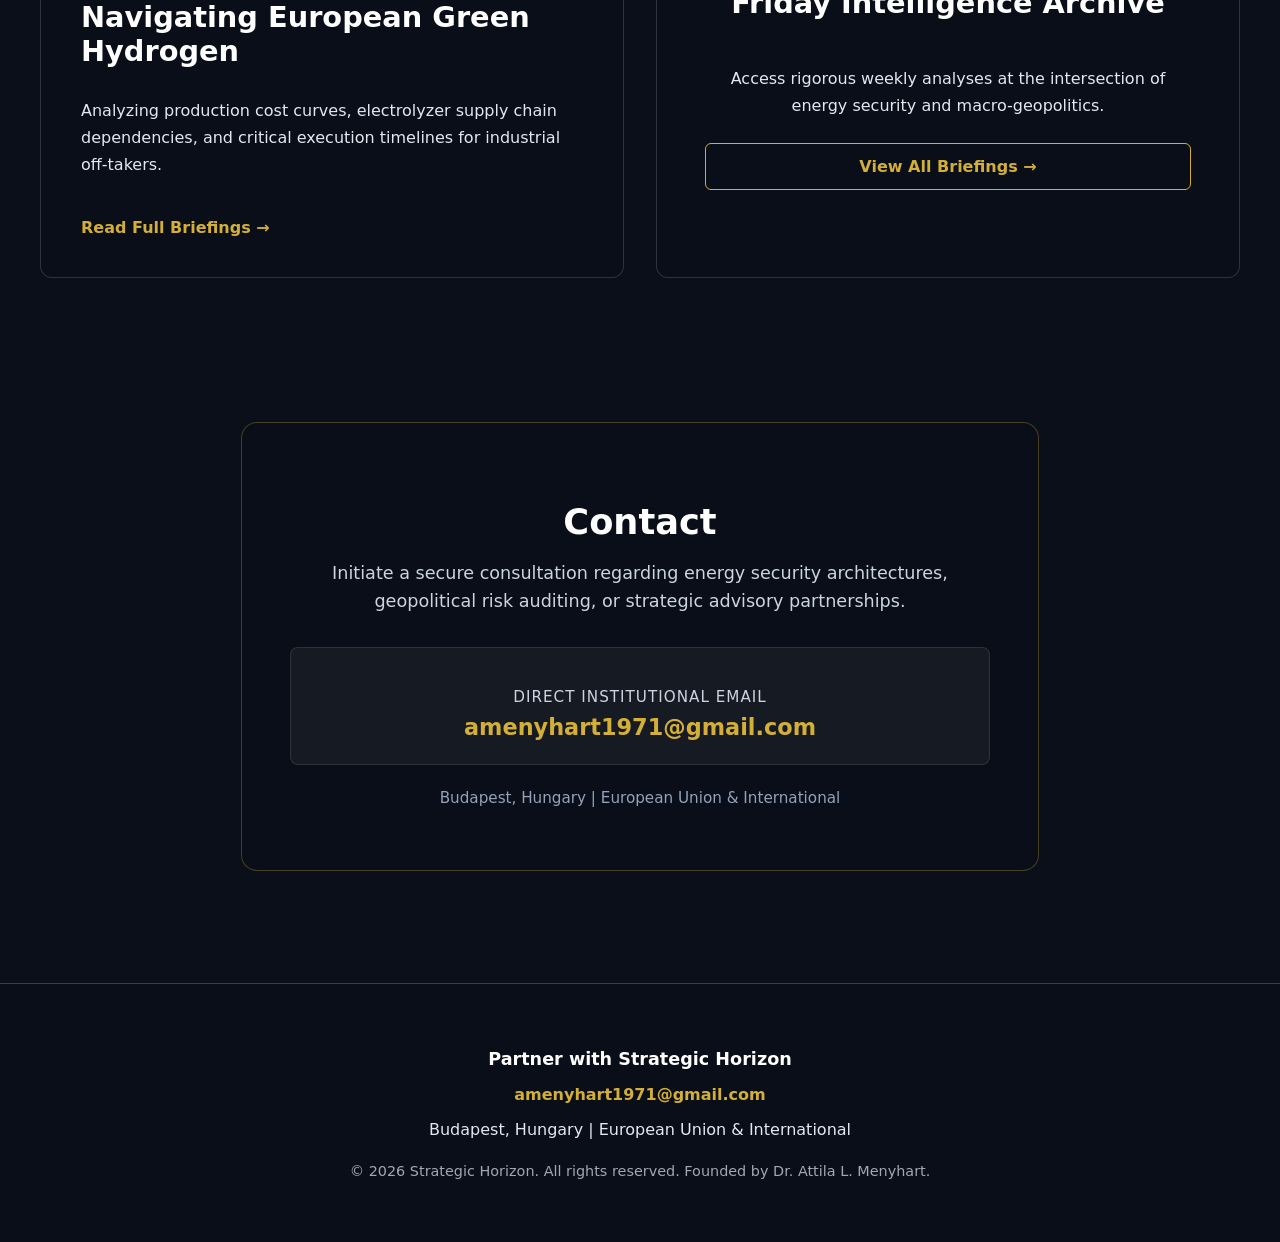
==== commit 0cffd2ef: "Update index.html" ====
--- a/index.html
+++ b/index.html
@@ -8,7 +8,7 @@
     <style>
         body {
             background-color: #0b0f19;
-            background-image: linear-gradient(rgba(11, 15, 25, 0.65), rgba(11, 15, 25, 0.85)), url('hero-bg.png');
+            background-image: linear-gradient(rgba(11, 15, 25, 0.65), rgba(11, 15, 25, 0.55)), url('hero-bg.png');
             background-size: cover;
             background-position: center;
             background-attachment: fixed;
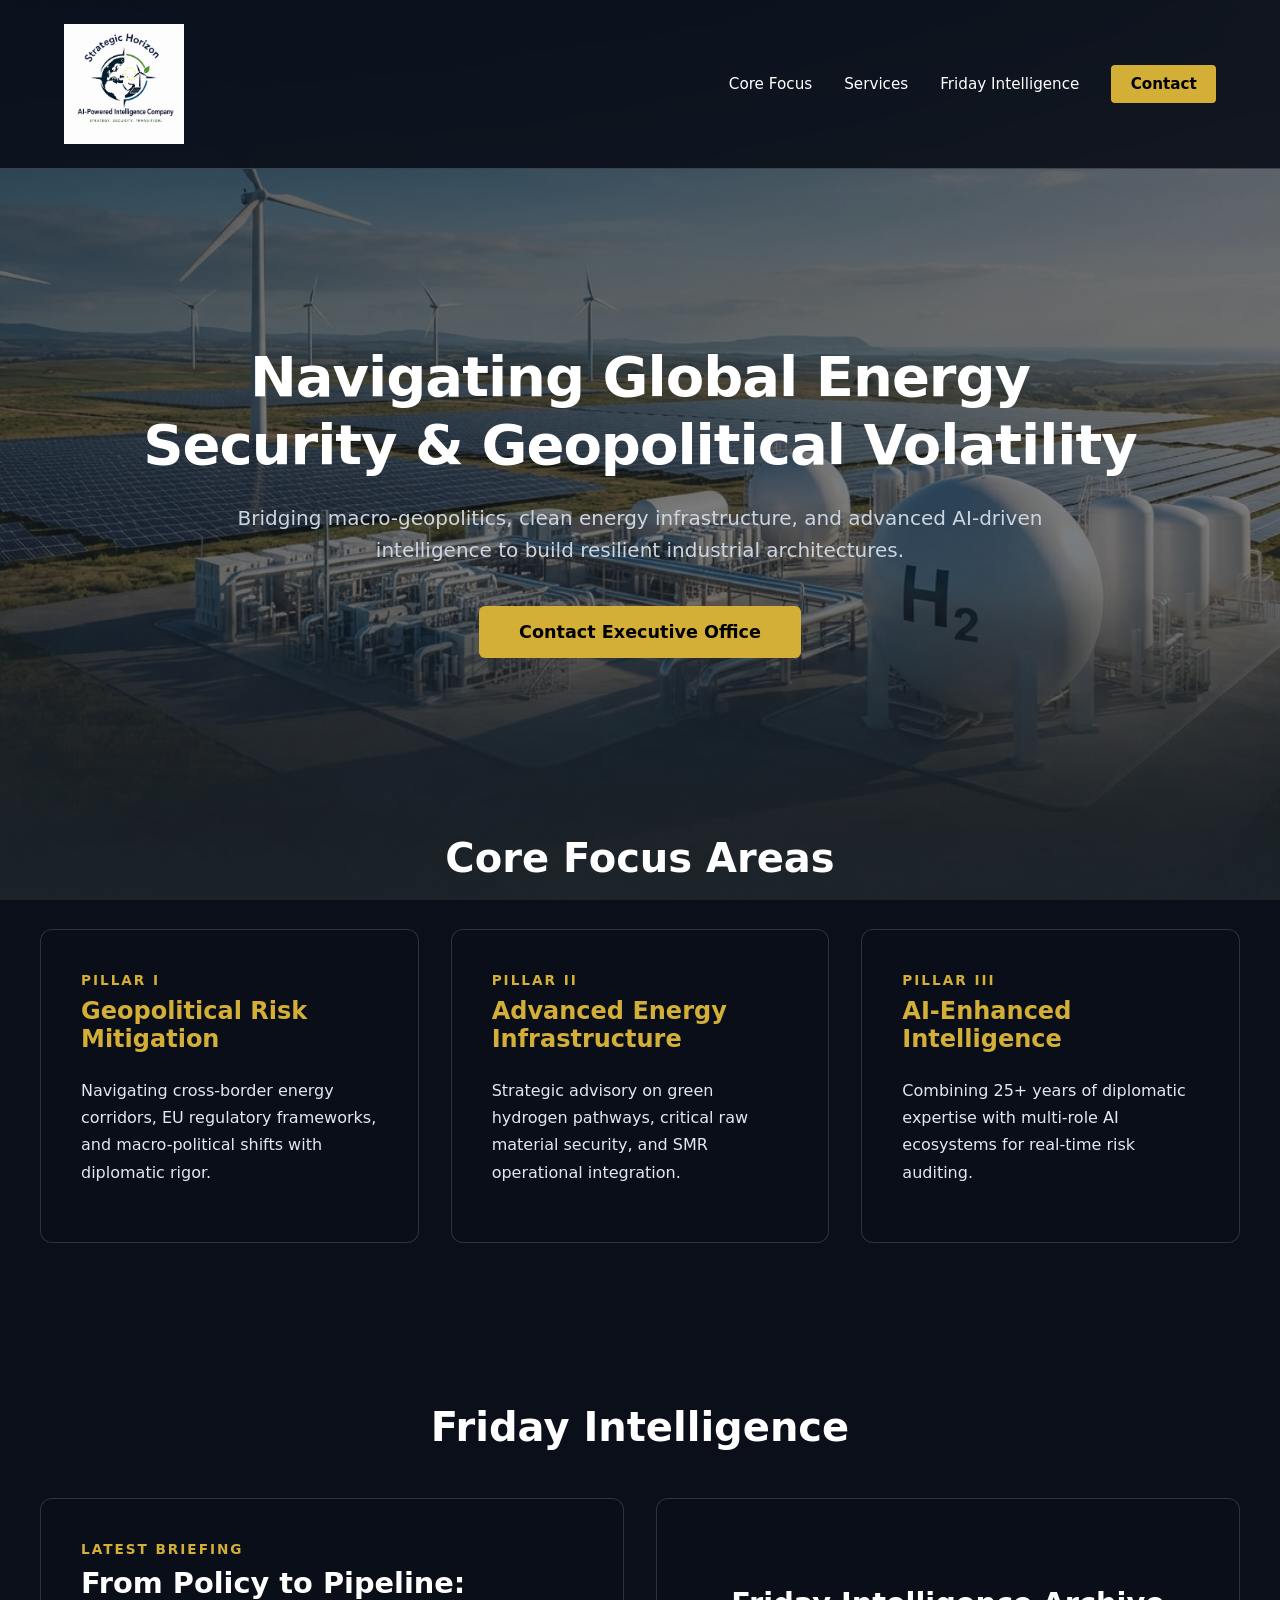
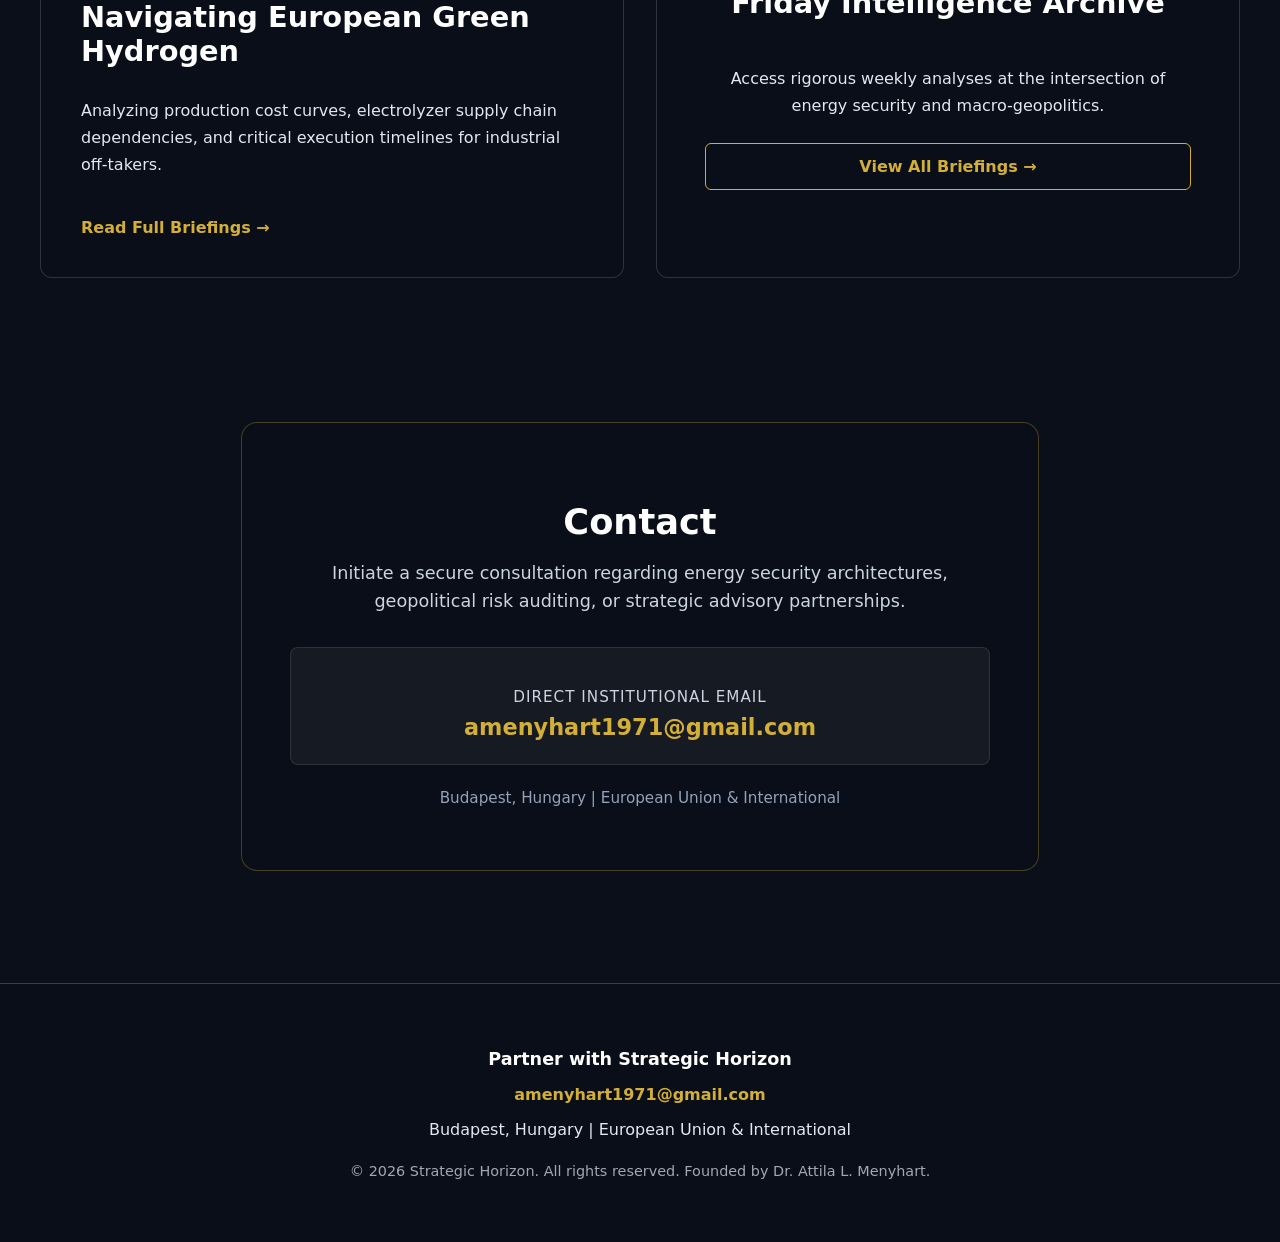
==== commit e13a6779: "Update index.html" ====
--- a/index.html
+++ b/index.html
@@ -8,7 +8,7 @@
     <style>
         body {
             background-color: #0b0f19;
-            background-image: linear-gradient(rgba(11, 15, 25, 0.65), rgba(11, 15, 25, 0.55)), url('hero-bg.png');
+            background-image: linear-gradient(rgba(11, 15, 25, 0.65), rgba(11, 15, 25, 0.45)), url('hero-bg.png');
             background-size: cover;
             background-position: center;
             background-attachment: fixed;
